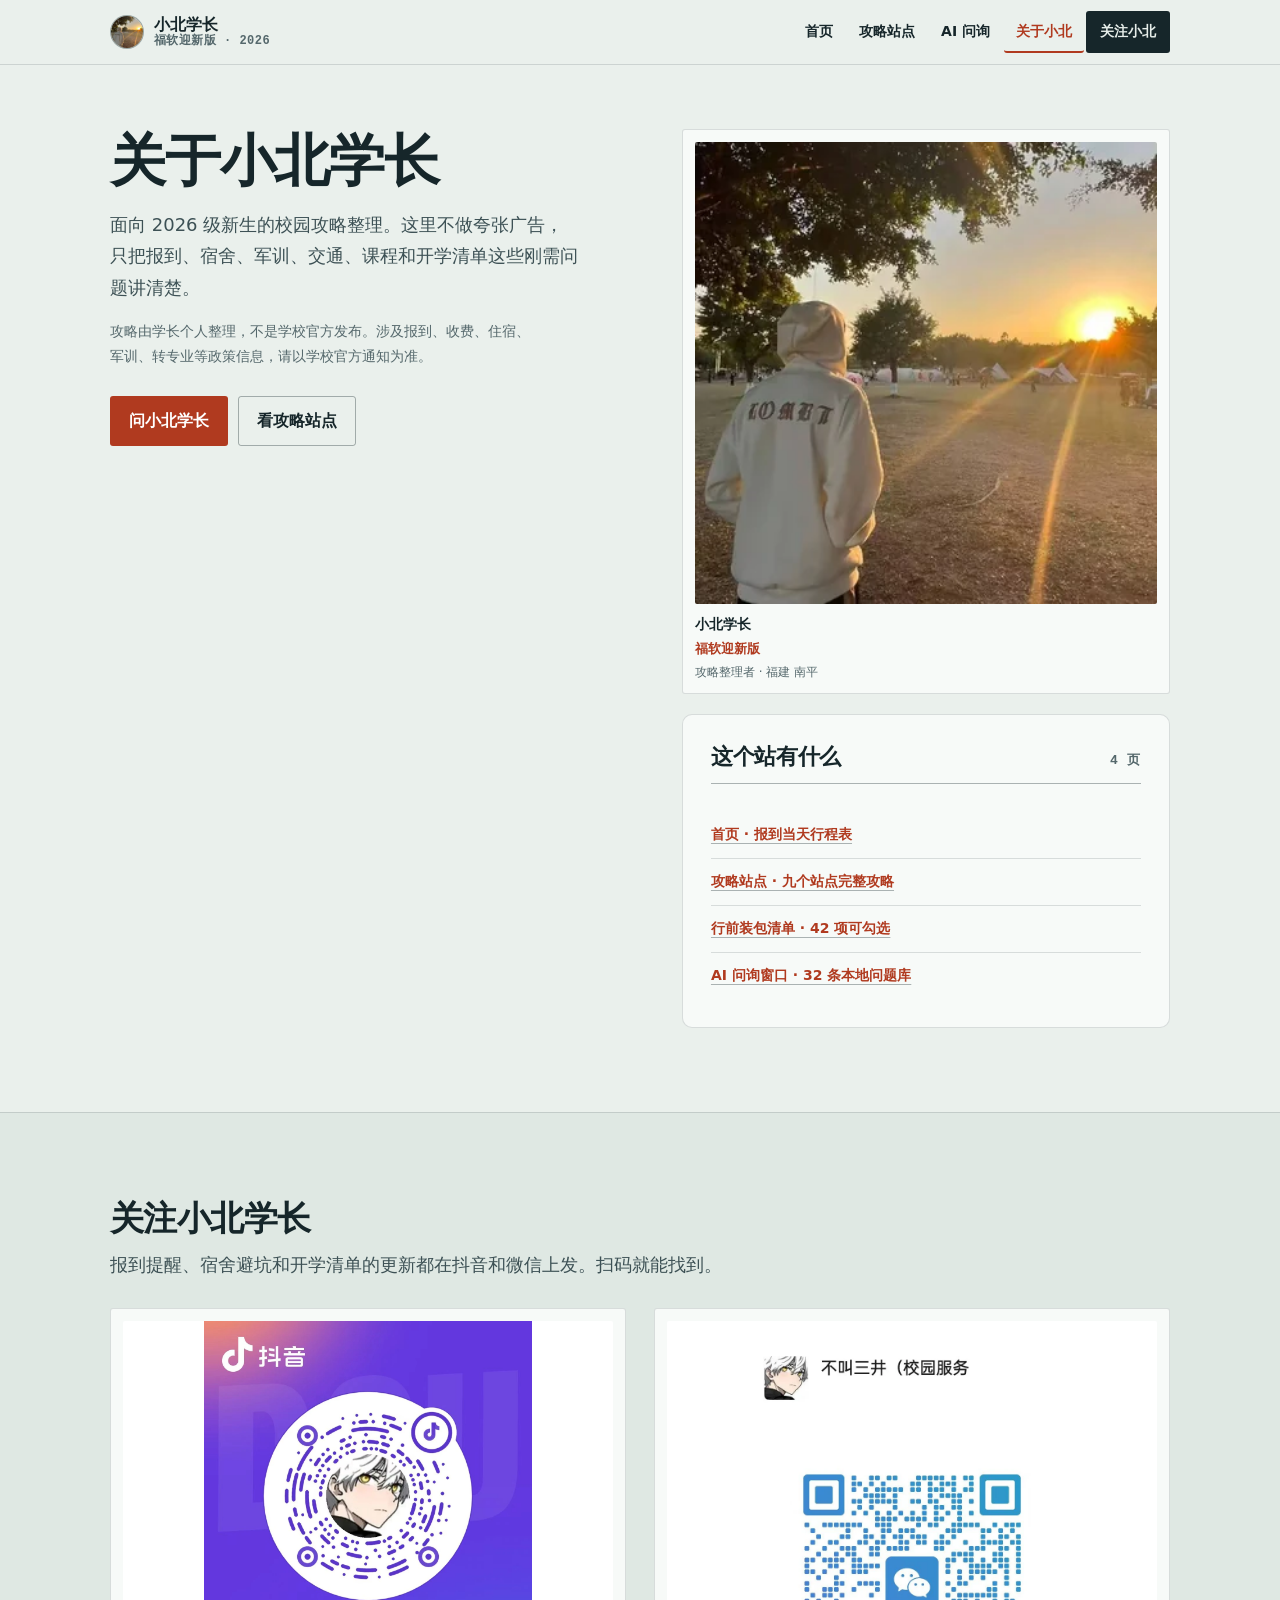
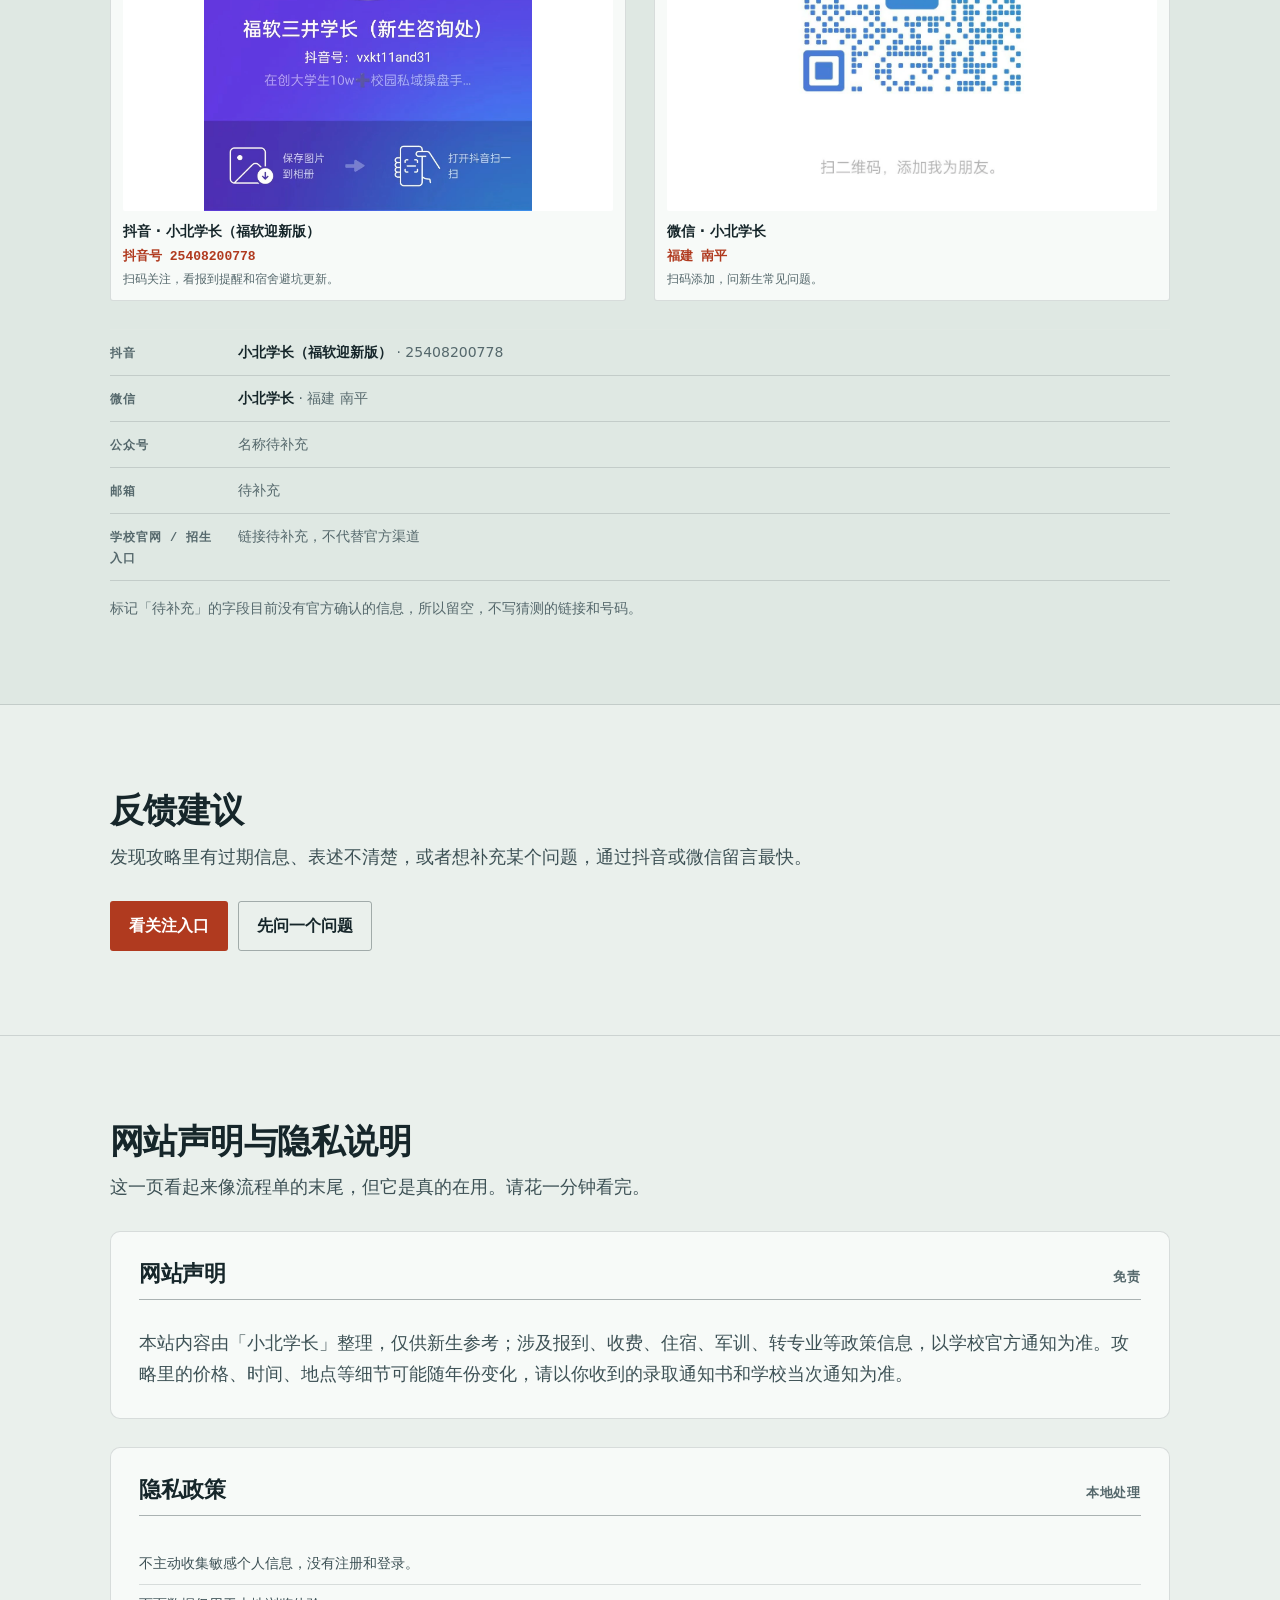
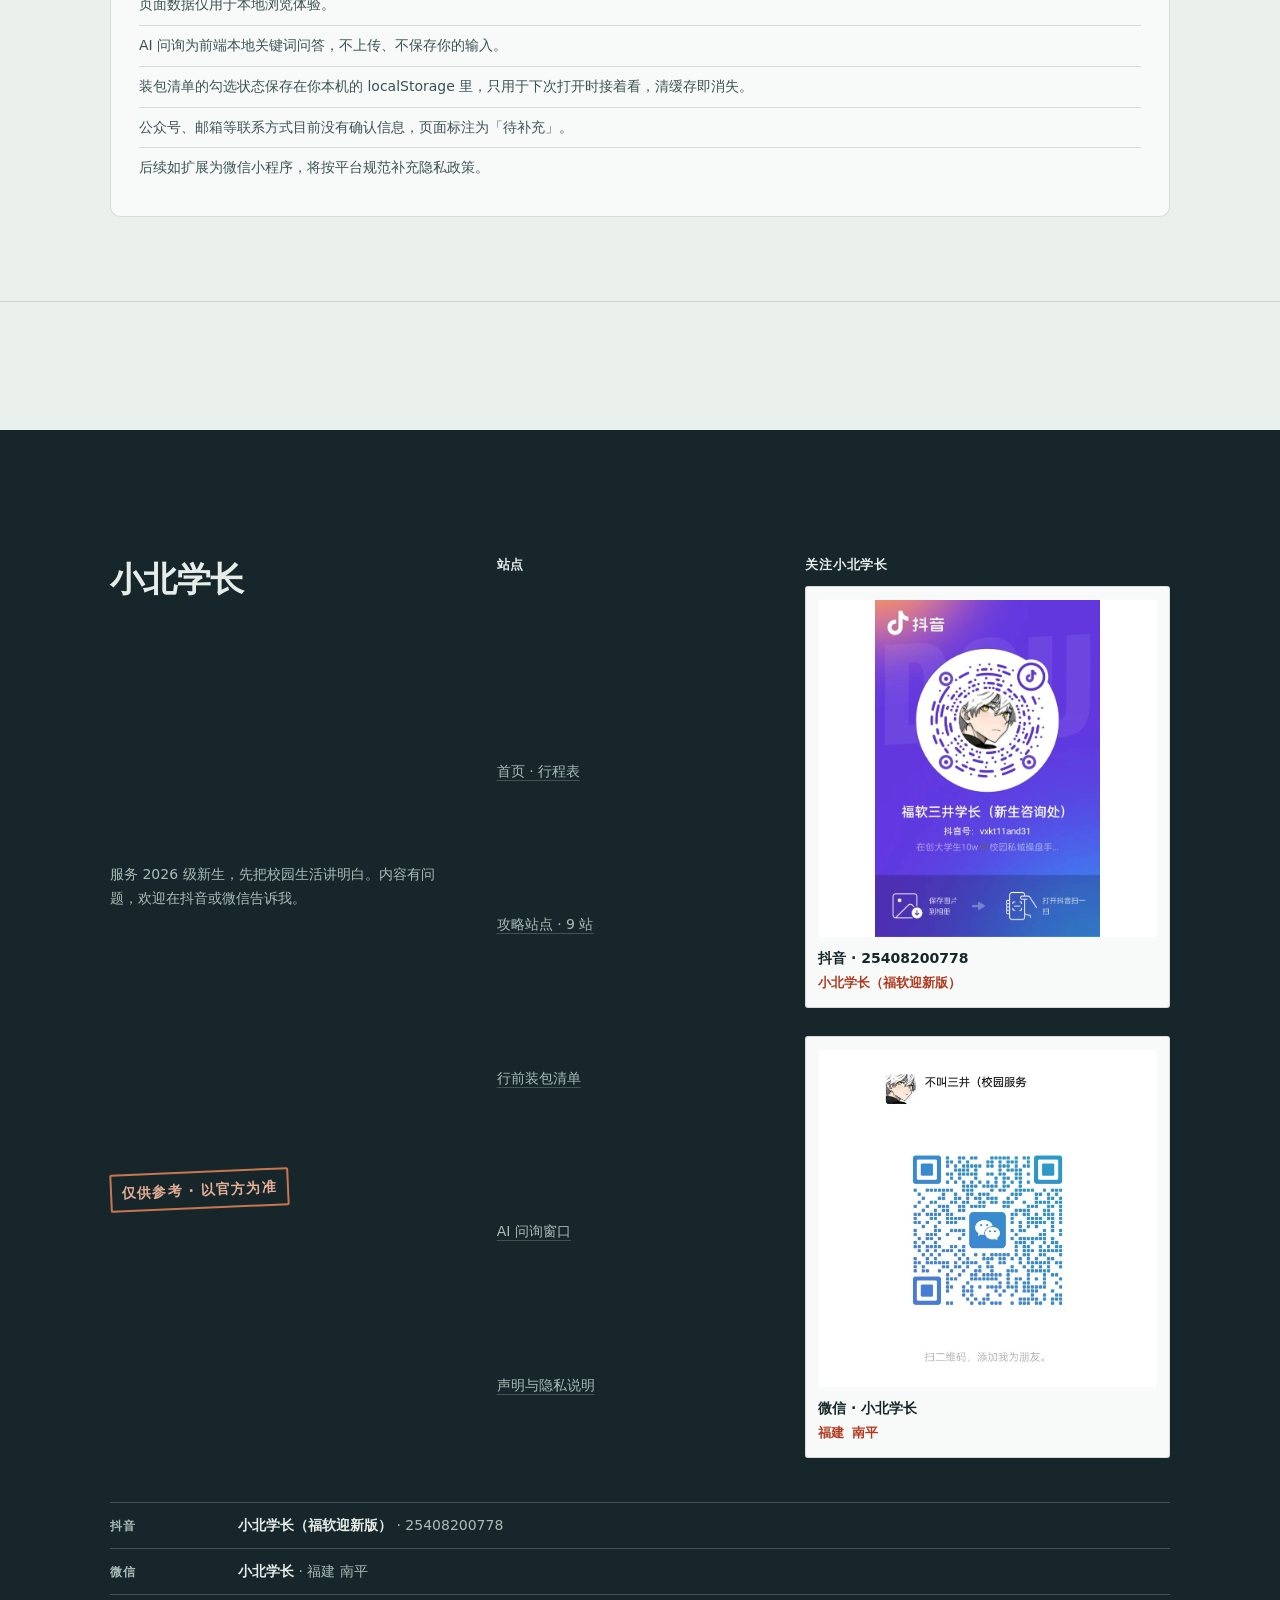
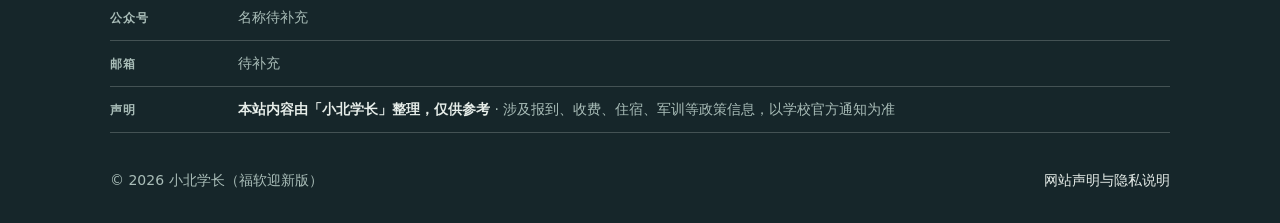
==== about.html @ 460fa599 "小北学长迎新站 v2: 行程轴设计重做(4页/32问答/42项清单/新二维码/图片优化)" ====
<!doctype html>
<html lang="zh-CN">
  <head>
    <meta charset="utf-8">
    <meta name="viewport" content="width=device-width, initial-scale=1">
    <title>关于小北学长 · 关注入口与声明</title>
    <meta name="description" content="小北学长是面向 2026 级新生的校园攻略整理者。这里有抖音号 25408200778、微信二维码、反馈方式，以及网站声明与隐私说明。">
    <link rel="canonical" href="https://fusoft-freshman-guide.pages.dev/about.html">
    <meta name="theme-color" content="#eaf0ec">
    <meta property="og:type" content="profile">
    <meta property="og:locale" content="zh_CN">
    <meta property="og:site_name" content="小北学长（福软迎新版）">
    <meta property="og:title" content="关于小北学长 · 关注入口与声明">
    <meta property="og:description" content="抖音、微信二维码与反馈方式，网站声明与隐私说明。">
    <meta property="og:url" content="https://fusoft-freshman-guide.pages.dev/about.html">
    <meta property="og:image" content="https://fusoft-freshman-guide.pages.dev/images/og-cover.jpg">
    <meta name="twitter:card" content="summary_large_image">
    <link rel="icon" href="images/favicon.svg" type="image/svg+xml">
    <link rel="apple-touch-icon" href="images/apple-touch-icon.png">
    <link rel="stylesheet" href="css/style.css">
  </head>
  <body data-page="about">
    <a class="skip" href="#main">跳到主要内容</a>

    <header class="masthead">
      <div class="shell masthead__inner">
        <a class="brand" href="index.html">
          <img src="images/xiaobei-avatar.webp" width="360" height="360" alt="小北学长头像" decoding="async">
          <span>小北学长<small>福软迎新版 · 2026</small></span>
        </a>
        <button class="nav__toggle" type="button" aria-expanded="false" aria-controls="site-nav" aria-label="打开导航菜单">
          <span></span><span></span><span></span>
        </button>
        <nav class="nav" id="site-nav" aria-label="站点导航">
          <ul class="nav__list" data-nav-list>
            <li><a href="index.html" data-nav="home">首页</a></li>
            <li><a href="category.html" data-nav="category">攻略站点</a></li>
            <li><a href="ai-consult.html" data-nav="consult">AI 问询</a></li>
            <li><a href="about.html" data-nav="about" aria-current="page">关于小北</a></li>
            <li><a class="nav__cta" href="#follow">关注小北</a></li>
          </ul>
        </nav>
      </div>
    </header>

    <main id="main">

      <section class="band opening">
        <div class="shell opening__grid">
          <div>
            <h1>关于小北学长</h1>
            <p class="opening__lede">面向 2026 级新生的校园攻略整理。这里不做夸张广告，只把报到、宿舍、军训、交通、课程和开学清单这些刚需问题讲清楚。</p>
            <p class="opening__caveat">攻略由学长个人整理，不是学校官方发布。涉及报到、收费、住宿、军训、转专业等政策信息，请以学校官方通知为准。</p>
            <div class="actions opening__actions">
              <a class="action" href="ai-consult.html">问小北学长</a>
              <a class="action action--quiet" href="category.html">看攻略站点</a>
            </div>
          </div>
          <div class="opening__panel">
            <figure class="plate">
              <img src="images/xiaobei-avatar.webp" width="360" height="360" alt="小北学长头像" loading="lazy" decoding="async">
              <figcaption class="plate__cap">
                <b>小北学长</b>
                <span>福软迎新版</span>
                <small>攻略整理者 · 福建 南平</small>
              </figcaption>
            </figure>
            <div class="panel actions--spaced">
              <div class="panel__head">
                <h2 class="panel__title">这个站有什么</h2>
                <span class="label">4 页</span>
              </div>
              <ul class="check-list">
                <li><a href="index.html">首页 · 报到当天行程表</a></li>
                <li><a href="category.html">攻略站点 · 九个站点完整攻略</a></li>
                <li><a href="category.html#checklist">行前装包清单 · 42 项可勾选</a></li>
                <li><a href="ai-consult.html">AI 问询窗口 · 32 条本地问题库</a></li>
              </ul>
            </div>
          </div>
        </div>
      </section>

      <section class="band band--sunk band--ruled" id="follow" aria-labelledby="follow-title">
        <div class="shell">
          <div class="band__head band__head--wide">
            <h2 id="follow-title">关注小北学长</h2>
            <p class="band__deck">报到提醒、宿舍避坑和开学清单的更新都在抖音和微信上发。扫码就能找到。</p>
          </div>

          <div class="follow">
            <figure class="plate">
              <img src="images/douyin-qr.webp" width="1125" height="1680" alt="小北学长抖音二维码：扫码关注小北学长（福软迎新版）" loading="lazy" decoding="async">
              <figcaption class="plate__cap">
                <b>抖音 · 小北学长（福软迎新版）</b>
                <span>抖音号 25408200778</span>
                <small>扫码关注，看报到提醒和宿舍避坑更新。</small>
              </figcaption>
            </figure>
            <figure class="plate">
              <img src="images/wechat-qr.webp" width="820" height="1220" alt="小北学长微信二维码：扫码添加小北学长" loading="lazy" decoding="async">
              <figcaption class="plate__cap">
                <b>微信 · 小北学长</b>
                <span>福建 南平</span>
                <small>扫码添加，问新生常见问题。</small>
              </figcaption>
            </figure>
          </div>

          <dl class="billing billing--onpaper">
            <div class="billing__row"><dt>抖音</dt><dd>小北学长（福软迎新版）<em> · 25408200778</em></dd></div>
            <div class="billing__row"><dt>微信</dt><dd>小北学长<em> · 福建 南平</em></dd></div>
            <div class="billing__row"><dt>公众号</dt><dd><em>名称待补充</em></dd></div>
            <div class="billing__row"><dt>邮箱</dt><dd><em>待补充</em></dd></div>
            <div class="billing__row"><dt>学校官网 / 招生入口</dt><dd><em>链接待补充，不代替官方渠道</em></dd></div>
          </dl>
          <p class="band__note band__note--after">标记「待补充」的字段目前没有官方确认的信息，所以留空，不写猜测的链接和号码。</p>
        </div>
      </section>

      <section class="band" aria-labelledby="feedback-title">
        <div class="shell">
          <div class="band__head band__head--wide">
            <h2 id="feedback-title">反馈建议</h2>
            <p class="band__deck">发现攻略里有过期信息、表述不清楚，或者想补充某个问题，通过抖音或微信留言最快。</p>
          </div>
          <div class="actions">
            <a class="action" href="#follow">看关注入口</a>
            <a class="action action--quiet" href="ai-consult.html">先问一个问题</a>
          </div>
        </div>
      </section>

      <section class="band band--ruled" id="policy" aria-labelledby="policy-title">
        <div class="shell">
          <div class="band__head band__head--wide">
            <h2 id="policy-title">网站声明与隐私说明</h2>
            <p class="band__deck">这一页看起来像流程单的末尾，但它是真的在用。请花一分钟看完。</p>
          </div>

          <div class="stack">
            <article class="panel">
              <div class="panel__head">
                <h2 class="panel__title">网站声明</h2>
                <span class="label">免责</span>
              </div>
              <p class="band__deck">本站内容由「小北学长」整理，仅供新生参考；涉及报到、收费、住宿、军训、转专业等政策信息，以学校官方通知为准。攻略里的价格、时间、地点等细节可能随年份变化，请以你收到的录取通知书和学校当次通知为准。</p>
            </article>

            <article class="panel">
              <div class="panel__head">
                <h2 class="panel__title">隐私政策</h2>
                <span class="label">本地处理</span>
              </div>
              <ul class="check-list">
                <li>不主动收集敏感个人信息，没有注册和登录。</li>
                <li>页面数据仅用于本地浏览体验。</li>
                <li>AI 问询为前端本地关键词问答，不上传、不保存你的输入。</li>
                <li>装包清单的勾选状态保存在你本机的 localStorage 里，只用于下次打开时接着看，清缓存即消失。</li>
                <li>公众号、邮箱等联系方式目前没有确认信息，页面标注为「待补充」。</li>
                <li>后续如扩展为微信小程序，将按平台规范补充隐私政策。</li>
              </ul>
            </article>
          </div>
        </div>
      </section>

    </main>

    <footer class="colophon">
      <div class="shell">
        <div class="colophon__grid">
          <div class="colophon__brand">
            <h2>小北学长</h2>
            <p>服务 2026 级新生，先把校园生活讲明白。内容有问题，欢迎在抖音或微信告诉我。</p>
            <p><span class="stamp stamp--night">仅供参考 · 以官方为准</span></p>
          </div>
          <nav class="colophon__links" aria-label="页脚导航">
            <h3 class="label label--night">站点</h3>
            <a href="index.html">首页 · 行程表</a>
            <a href="category.html">攻略站点 · 9 站</a>
            <a href="category.html#checklist">行前装包清单</a>
            <a href="ai-consult.html">AI 问询窗口</a>
            <a href="about.html#policy">声明与隐私说明</a>
          </nav>
          <div>
            <h3 class="label label--night">关注小北学长</h3>
            <div class="follow follow--spaced">
              <figure class="plate plate--night">
                <img src="images/douyin-qr.webp" width="1125" height="1680" alt="小北学长抖音二维码" loading="lazy" decoding="async">
                <figcaption class="plate__cap">
                  <b>抖音 · 25408200778</b>
                  <span>小北学长（福软迎新版）</span>
                </figcaption>
              </figure>
              <figure class="plate plate--night">
                <img src="images/wechat-qr.webp" width="820" height="1220" alt="小北学长微信二维码" loading="lazy" decoding="async">
                <figcaption class="plate__cap">
                  <b>微信 · 小北学长</b>
                  <span>福建 南平</span>
                </figcaption>
              </figure>
            </div>
          </div>
        </div>

        <dl class="billing">
          <div class="billing__row"><dt>抖音</dt><dd>小北学长（福软迎新版）<em> · 25408200778</em></dd></div>
          <div class="billing__row"><dt>微信</dt><dd>小北学长<em> · 福建 南平</em></dd></div>
          <div class="billing__row"><dt>公众号</dt><dd><em>名称待补充</em></dd></div>
          <div class="billing__row"><dt>邮箱</dt><dd><em>待补充</em></dd></div>
          <div class="billing__row"><dt>声明</dt><dd>本站内容由「小北学长」整理，仅供参考<em> · 涉及报到、收费、住宿、军训等政策信息，以学校官方通知为准</em></dd></div>
        </dl>

        <div class="colophon__base">
          <span>© 2026 小北学长（福软迎新版）</span>
          <span><a href="about.html#policy">网站声明与隐私说明</a></span>
        </div>
      </div>
    </footer>

    <script src="js/site.js"></script>
  </body>
</html>
---- css/style.css ----
/* ==========================================================================
   小北学长 · 福软迎新版 — design system
   World: 车站行程表 / 报到那天排成一张时刻表
   Tokens are named for their job in that world, not for their value.
   ========================================================================== */

:root {
  /* ---- surfaces: 山雾 + 清晨窗光（不是奶油纸） ---------------------------- */
  --paper-mist: #eaf0ec;        /* page ground — 山雾青的极淡版 */
  --paper-window: #f7faf8;      /* raised window / 窗光 */
  --paper-sunk: #dfe8e3;        /* sunken band: table heads, quiet fields */
  --paper-night: #16262a;       /* inverted ground: footer billing block */

  /* ---- ink: 山雾青墨 ----------------------------------------------------- */
  --ink-rail: #16262a;          /* primary text */
  --ink-rail-soft: #3d5155;     /* secondary text   (7.5:1 on --paper-mist) */
  --ink-faint: #55686c;         /* tertiary text    (5.2:1 on --paper-mist) */
  --ink-night: #e6ede9;         /* text on --paper-night */
  --ink-night-soft: #a9bdb8;    /* secondary on --paper-night (7.1:1) */

  /* ---- signals: 单一强调色 + 两个只表达含义的记号色 ---------------------- */
  /* #b03a1f：在纸面底色上 5.24:1，白字落在它上面 6.05:1 — 两个方向都过 AA */
  --signal-depart: #b03a1f;     /* 迎新横幅暖橙红 — 下一站 / 主行动 */
  --signal-depart-deep: #8d2d15;
  --signal-arrived: #2c6a4d;    /* 校园绿荫 — 已办 / 已完成 */
  --signal-verify: #8a4a2e;     /* 老校区砖红 — 提醒 / 印章 / 待核对 */

  /* ---- rules: 发丝级分隔线 --------------------------------------------- */
  --rule-hairline: rgba(22, 38, 42, 0.14);
  --rule-strong: rgba(22, 38, 42, 0.34);
  --rule-dashed: rgba(22, 38, 42, 0.26);
  --rule-night: rgba(230, 237, 233, 0.22);

  /* ---- type faces ------------------------------------------------------- */
  /* 中文正文字体栈：不请求任何 webfont（校区弱网 + 无构建步骤）。
     行程表的“声音”由字号/字重/字距/表格对齐承担，不由一个装饰字体承担。 */
  --type-body: "PingFang SC", "HarmonyOS Sans SC", "Microsoft YaHei UI",
    "Microsoft YaHei", "Noto Sans CJK SC", "Source Han Sans SC", "Hiragino Sans GB",
    system-ui, -apple-system, "Segoe UI", Roboto, sans-serif;
  /* 数字与编号（时刻表/表行/表头）：等宽或表格数字，用于真正属于“数据”的位置。 */
  --type-data: ui-monospace, "Cascadia Mono", "SFMono-Regular", Consolas,
    "Liberation Mono", Menlo, monospace;

  /* ---- type sizes: 角色化阶梯（手机优先，clamp 到大屏） ------------------ */
  --step-display: clamp(2rem, 6.4vw, 3.5rem);
  --step-title: clamp(1.5rem, 4.2vw, 2.125rem);
  --step-heading: clamp(1.1875rem, 2.6vw, 1.375rem);
  --step-lede: clamp(1rem, 2.2vw, 1.125rem);
  --step-body: 1rem;
  --step-small: 0.875rem;
  --step-data: 0.8125rem;
  --step-micro: 0.75rem;

  /* ---- spacing: 一个节奏，heading 之上永远比之下多 ---------------------- */
  --space-hairline: 1px;
  --space-tick: 0.375rem;
  --space-tight: 0.625rem;
  --space-row: 1rem;
  --space-group: 1.75rem;
  --space-section: clamp(3.25rem, 7vw, 5.25rem);
  --space-field: clamp(4.5rem, 11vw, 8rem);   /* 大块留白 */

  /* ---- edges: 票据式近直角几何 ----------------------------------------- */
  --edge-plate: 3px;
  --edge-window: 10px;

  /* ---- layout ----------------------------------------------------------- */
  --shell-max: 1140px;
  --shell-gutter: clamp(1rem, 4.2vw, 2.5rem);
  --measure-read: 34em;         /* 中文正文约 34 字/行 */
  --measure-deck: 26em;

  /* ---- motion: 一个被授权的时刻，其余保持安静 --------------------------- */
  --tempo-tick: 140ms;
  --tempo-settle: 240ms;
  --tempo-draw: 900ms;
  --ease-arrive: cubic-bezier(0.23, 1, 0.32, 1);
  --ease-move: cubic-bezier(0.77, 0, 0.175, 1);
}

/* ==========================================================================
   Reset & base
   ========================================================================== */

*,
*::before,
*::after { box-sizing: border-box; }

html {
  -webkit-text-size-adjust: 100%;
  scroll-behavior: smooth;
  scroll-padding-top: 5.25rem;
}

body {
  margin: 0;
  background: var(--paper-mist);
  color: var(--ink-rail);
  font-family: var(--type-body);
  font-size: var(--step-body);
  font-weight: 400;
  line-height: 1.75;
  font-kerning: normal;
  text-rendering: optimizeLegibility;
  overflow-wrap: break-word;
}

img,
svg,
picture { display: block; max-width: 100%; }

figure { margin: 0; }

img { height: auto; background-color: var(--paper-sunk); }

h1, h2, h3, h4 {
  margin: 0;
  line-height: 1.25;
  font-weight: 700;
  letter-spacing: -0.01em;
  text-wrap: balance;
}

h1 { font-size: var(--step-display); font-weight: 800; line-height: 1.14; letter-spacing: -0.022em; }
h2 { font-size: var(--step-title); letter-spacing: -0.016em; }
h3 { font-size: var(--step-heading); }
h4 { font-size: var(--step-body); font-weight: 700; }

p { margin: 0; text-wrap: pretty; }

ul, ol { margin: 0; padding: 0; list-style: none; }

a {
  color: inherit;
  text-decoration-color: var(--rule-strong);
  text-decoration-thickness: 1px;
  text-underline-offset: 0.28em;
}

a:hover { text-decoration-color: currentColor; }

button, input, textarea, select { font: inherit; color: inherit; }

:where(button, [type="submit"], [type="checkbox"], summary, a[href]) { touch-action: manipulation; }

[hidden] { display: none !important; }

/* ==========================================================================
   Browser surfaces — the parts nobody draws still carry the design
   ========================================================================== */

::selection { background: var(--signal-depart); color: #fff; }

body { caret-color: var(--signal-depart); }

* { scrollbar-color: var(--rule-strong) transparent; scrollbar-width: thin; }

::-webkit-scrollbar { width: 10px; height: 10px; }
::-webkit-scrollbar-track { background: transparent; }
::-webkit-scrollbar-thumb {
  background: var(--rule-strong);
  border: 3px solid var(--paper-mist);
  border-radius: 999px;
}
::-webkit-scrollbar-thumb:hover { background: var(--ink-faint); }

:focus { outline: none; }

:focus-visible {
  outline: 2px solid var(--signal-depart);
  outline-offset: 2px;
  border-radius: 2px;
}

/* ==========================================================================
   Layout primitives
   ========================================================================== */

.shell {
  width: 100%;
  max-width: var(--shell-max);
  margin-inline: auto;
  padding-inline: var(--shell-gutter);
}

.band { padding-block: var(--space-section); }
.band--field { padding-block: var(--space-field); }
.band--sunk { background: var(--paper-sunk); }
.band--ruled { border-block: var(--space-hairline) solid var(--rule-hairline); }

.band__head {
  display: grid;
  gap: var(--space-tight);
  margin-bottom: var(--space-group);
  max-width: var(--measure-read);
}

.band__head--wide { max-width: 46em; }

.band__deck {
  color: var(--ink-rail-soft);
  font-size: var(--step-lede);
  line-height: 1.7;
}

.band__note {
  color: var(--ink-faint);
  font-size: var(--step-small);
  line-height: 1.65;
}

.rule {
  border: 0;
  border-top: var(--space-hairline) solid var(--rule-hairline);
  margin: 0;
}

.label {
  font-family: var(--type-data);
  font-size: var(--step-data);
  font-weight: 600;
  font-variant-numeric: tabular-nums;
  letter-spacing: 0.06em;
  color: var(--ink-faint);
  text-transform: none;
}

.skip {
  position: absolute;
  left: -9999px;
  top: 0;
  z-index: 40;
  padding: 0.75rem 1rem;
  background: var(--ink-rail);
  color: var(--ink-night);
  font-weight: 600;
}
.skip:focus { left: 0.5rem; top: 0.5rem; }

.visually-hidden {
  position: absolute !important;
  width: 1px; height: 1px;
  padding: 0; margin: -1px;
  overflow: hidden;
  clip-path: inset(50%);
  white-space: nowrap;
  border: 0;
}

/* small shared modifiers (kept here so no page carries inline styles) */
.stack { display: grid; gap: var(--space-group); }
.title-sm { font-size: var(--step-heading); }
.band__note--after { margin-top: var(--space-row); }
.actions--spaced { margin-top: 1.25rem; }
.label--night { color: var(--ink-night-soft); }
.follow--spaced { margin-top: 0.75rem; }
.stamp--night,
.stamp.stamp--night { border-color: #c8764f; color: #e7b096; }
.consult--spaced { margin-top: 1.75rem; }

/* ruled list of facts / links */
.check-list { display: grid; gap: 0; }

.check-list li {
  padding: 0.5rem 0;
  border-bottom: var(--space-hairline) solid var(--rule-hairline);
  font-size: var(--step-small);
  line-height: 1.7;
  color: var(--ink-rail-soft);
}

.check-list li:last-child { border-bottom: 0; }
.check-list a {
  display: inline-flex;
  align-items: center;
  min-height: 30px;
  font-weight: 600;
  color: var(--signal-depart);
}

/* billing block printed on paper rather than on the night ground */
.billing--onpaper { border-top-color: var(--rule-strong); margin-top: var(--space-group); }
.billing--onpaper .billing__row { border-bottom-color: var(--rule-hairline); }
.billing--onpaper .billing__row dt { color: var(--ink-faint); }
.billing--onpaper .billing__row dd { color: var(--ink-rail); }
.billing--onpaper .billing__row dd em { color: var(--ink-faint); }

/* ==========================================================================
   Actions
   ========================================================================== */

.actions { display: flex; flex-wrap: wrap; gap: var(--space-tight); }

.action {
  display: inline-flex;
  align-items: center;
  justify-content: center;
  gap: 0.5rem;
  min-height: 44px;
  padding: 0.625rem 1.125rem;
  border: 1.5px solid transparent;
  border-radius: var(--edge-plate);
  background: var(--signal-depart);
  color: #fff;
  font-size: var(--step-body);
  font-weight: 700;
  text-decoration: none;
  cursor: pointer;
  transition: transform var(--tempo-tick) var(--ease-arrive),
    background-color var(--tempo-tick) linear,
    border-color var(--tempo-tick) linear;
}

.action:active { transform: scale(0.98); }

.action--quiet {
  background: transparent;
  border-color: var(--rule-strong);
  color: var(--ink-rail);
}

.action--link {
  display: inline-flex;
  align-items: center;
  min-height: 28px;
  padding: 0;
  background: none;
  border: 0;
  color: var(--signal-depart);
  font-weight: 700;
  text-decoration: underline;
  text-decoration-thickness: 1px;
  text-underline-offset: 0.28em;
  cursor: pointer;
  text-align: left;
}

.action[disabled] { opacity: 0.55; cursor: not-allowed; }
.action[disabled]:active { transform: none; }

@media (hover: hover) and (pointer: fine) {
  .action:hover { background: var(--signal-depart-deep); }
  .action--quiet:hover { background: var(--paper-window); border-color: var(--ink-rail); }
  .action--link:hover { color: var(--signal-depart-deep); background: none; }
}

/* ==========================================================================
   Masthead
   ========================================================================== */

.masthead {
  position: sticky;
  top: 0;
  z-index: 20;
  background: var(--paper-mist);
  border-bottom: var(--space-hairline) solid var(--rule-hairline);
}

.masthead__inner {
  display: flex;
  align-items: center;
  justify-content: space-between;
  gap: var(--space-row);
  min-height: 4rem;
}

.brand {
  display: inline-flex;
  align-items: center;
  gap: 0.625rem;
  font-weight: 800;
  letter-spacing: -0.01em;
  text-decoration: none;
}

.brand img {
  width: 34px;
  height: 34px;
  border-radius: 50%;
  object-fit: cover;
  border: var(--space-hairline) solid var(--rule-strong);
}

.brand span { display: grid; line-height: 1.2; }
.brand small {
  font-family: var(--type-data);
  font-size: var(--step-micro);
  font-weight: 600;
  letter-spacing: 0.04em;
  color: var(--ink-faint);
}

.nav__toggle {
  display: inline-flex;
  flex-direction: column;
  align-items: center;
  justify-content: center;
  gap: 4px;
  width: 44px;
  height: 44px;
  padding: 0;
  border: 1.5px solid var(--rule-strong);
  border-radius: var(--edge-plate);
  background: var(--paper-window);
  cursor: pointer;
}

.nav__toggle span {
  width: 17px;
  height: 1.5px;
  background: var(--ink-rail);
  transition: transform var(--tempo-settle) var(--ease-arrive),
    opacity var(--tempo-tick) linear;
}

.nav__toggle[aria-expanded="true"] span:nth-child(1) { transform: translateY(5.5px) rotate(45deg); }
.nav__toggle[aria-expanded="true"] span:nth-child(2) { opacity: 0; }
.nav__toggle[aria-expanded="true"] span:nth-child(3) { transform: translateY(-5.5px) rotate(-45deg); }

.nav__list {
  display: none;
  position: absolute;
  left: var(--shell-gutter);
  right: var(--shell-gutter);
  top: calc(100% + 0.5rem);
  padding: 0.5rem;
  background: var(--paper-window);
  border: var(--space-hairline) solid var(--rule-strong);
  border-radius: var(--edge-window);
  box-shadow: 0 18px 34px -22px rgba(22, 38, 42, 0.6);
}

.nav__list.is-open { display: grid; }

.nav__list a {
  display: block;
  padding: 0.75rem 0.875rem;
  border-radius: var(--edge-plate);
  font-weight: 600;
  text-decoration: none;
}

/* 当前页用「站位方块 + 强调色」表示，不用彩色竖条（侧条纹是 craft floor 禁令） */
.nav__list a[aria-current="page"] {
  color: var(--signal-depart);
  font-weight: 800;
}

.nav__list a[aria-current="page"]::before {
  content: "";
  display: inline-block;
  width: 7px;
  height: 7px;
  margin-right: 0.5rem;
  background: var(--signal-depart);
  vertical-align: 0.05em;
}

.nav__cta {
  background: var(--ink-rail);
  color: var(--ink-night);
  font-weight: 700;
}

@media (hover: hover) and (pointer: fine) {
  .nav__list a:hover { background: var(--paper-sunk); }
  .nav__list .nav__cta:hover { background: var(--signal-depart); color: #fff; }
}

@media (min-width: 900px) {
  .nav__toggle { display: none; }
  .nav__list {
    display: flex;
    align-items: center;
    gap: 0.125rem;
    position: static;
    padding: 0;
    background: none;
    border: 0;
    box-shadow: none;
  }
  .nav__list a { padding: 0.5rem 0.75rem; font-size: var(--step-small); border-bottom: 2px solid transparent; }
  .nav__list a[aria-current="page"] {
    border-bottom-color: var(--signal-depart);
  }
  .nav__list a[aria-current="page"]::before { display: none; }
  .nav__list .nav__cta { border-radius: var(--edge-plate); padding-inline: 0.875rem; }
}

/* ==========================================================================
   Ticket head — the site's own header device
   ========================================================================== */

/* 顶上先落一道更深的“票面”色阶，页首不会整片发白 */
.ticket {
  border-bottom: var(--space-hairline) solid var(--rule-strong);
  background: var(--paper-sunk);
}

.ticket__grid { display: grid; }

.ticket__field {
  display: grid;
  gap: 0.125rem;
  padding: 0.875rem 0;
  border-bottom: 1px dashed var(--rule-dashed);
}

.ticket__field:last-child { border-bottom: 0; }

.ticket__field dt {
  font-family: var(--type-data);
  font-size: var(--step-micro);
  font-weight: 600;
  letter-spacing: 0.08em;
  color: var(--ink-faint);
}

.ticket__field dd {
  margin: 0;
  font-size: var(--step-small);
  font-weight: 600;
  line-height: 1.5;
}

.ticket__flow {
  display: inline-flex;
  align-items: center;
  gap: 0.5rem;
  font-family: var(--type-data);
  font-size: var(--step-small);
  font-weight: 700;
  letter-spacing: 0.02em;
}

.ticket__arrow { color: var(--signal-depart); }

@media (min-width: 720px) {
  .ticket__grid { grid-template-columns: 1.15fr 1fr 1fr; }
  .ticket__field {
    padding: 0.75rem 1.125rem;
    border-bottom: 0;
    border-left: var(--space-hairline) solid var(--rule-hairline);
  }
  .ticket__field:first-child { border-left: 0; padding-left: 0; }
}

/* ==========================================================================
   Opening — heading + rail
   ========================================================================== */

.opening { padding-block: clamp(2.25rem, 6vw, 3.5rem) var(--space-section); }

.opening__grid { display: grid; gap: var(--space-group); }

.opening__lede {
  margin-top: var(--space-row);
  max-width: var(--measure-deck);
  font-size: var(--step-lede);
  line-height: 1.75;
  color: var(--ink-rail-soft);
}

.opening__actions { margin-top: var(--space-group); }

.opening__caveat {
  margin-top: var(--space-row);
  max-width: 30em;
  font-size: var(--step-small);
  color: var(--ink-faint);
}

.opening__panel { align-self: start; }

@media (min-width: 960px) {
  .opening { padding-top: clamp(2.5rem, 5vw, 4rem); }
  .opening__grid { grid-template-columns: minmax(0, 1.02fr) minmax(0, 0.98fr); gap: clamp(2rem, 5vw, 4.5rem); }
}

/* ==========================================================================
   Rail — the signature device: one axis, stations hanging off it
   ========================================================================== */

.panel {
  padding: var(--space-group);
  background: var(--paper-window);
  border: var(--space-hairline) solid var(--rule-hairline);
  border-radius: var(--edge-window);
}

.panel__head {
  display: flex;
  align-items: baseline;
  justify-content: space-between;
  gap: var(--space-row);
  padding-bottom: var(--space-tight);
  margin-bottom: var(--space-group);
  border-bottom: var(--space-hairline) solid var(--rule-strong);
}

.panel__title { font-size: var(--step-heading); }

.rail { position: relative; padding-left: 1.75rem; }

.rail::before {
  content: "";
  position: absolute;
  left: 5px;
  top: 0.5rem;
  bottom: 0.75rem;
  width: 1px;
  background: var(--rule-strong);
  transform-origin: top;
}

.rail__stop { position: relative; padding-bottom: var(--space-group); }
.rail__stop:last-child { padding-bottom: 0; }

.rail__mark {
  position: absolute;
  left: -1.75rem;
  top: 0.5rem;
  width: 11px;
  height: 11px;
  border: 1.5px solid var(--ink-rail);
  border-radius: 1px;
  background: var(--paper-window);
}

.rail__stop[data-current="true"] .rail__mark {
  background: var(--signal-depart);
  border-color: var(--signal-depart);
}

.rail__stop[data-current="true"] .rail__index { color: var(--signal-depart); }

.rail__head {
  display: flex;
  align-items: baseline;
  gap: 0.625rem;
  margin-bottom: var(--space-tick);
}

.rail__index {
  font-family: var(--type-data);
  font-size: var(--step-data);
  font-weight: 700;
  font-variant-numeric: tabular-nums;
  color: var(--ink-faint);
}

.rail__name { font-size: var(--step-body); font-weight: 700; letter-spacing: -0.005em; }

.rail__flag {
  font-family: var(--type-data);
  font-size: var(--step-micro);
  font-weight: 700;
  letter-spacing: 0.06em;
  color: #fff;
  background: var(--signal-depart);
  padding: 0.0625rem 0.375rem;
  border-radius: 1px;
}

.rail__note {
  font-size: var(--step-small);
  line-height: 1.7;
  color: var(--ink-rail-soft);
  max-width: 30em;
}

.rail__foot {
  margin-top: var(--space-group);
  padding-top: var(--space-tight);
  border-top: var(--space-hairline) solid var(--rule-hairline);
  font-size: var(--step-small);
  color: var(--ink-faint);
}

/* armed by JS only: no JS (or a failed observer) leaves the rail visible */
.rail.is-armed::before { transform: scaleY(0); transition: transform var(--tempo-draw) var(--ease-arrive); }
.rail.is-armed .rail__stop {
  opacity: 0;
  transform: translateY(6px);
  transition: opacity 320ms linear, transform 320ms var(--ease-arrive);
  transition-delay: calc(var(--i, 0) * 45ms);
}
.rail__stop:nth-child(1) { --i: 0; }
.rail__stop:nth-child(2) { --i: 1; }
.rail__stop:nth-child(3) { --i: 2; }
.rail__stop:nth-child(4) { --i: 3; }
.rail__stop:nth-child(5) { --i: 4; }
.rail__stop:nth-child(6) { --i: 5; }
.rail.is-drawn::before { transform: scaleY(1); }
.rail.is-drawn .rail__stop { opacity: 1; transform: none; }

/* ==========================================================================
   Route table — guides as timetable rows, never cards
   ========================================================================== */

/* ---- 行程轴（页面级）：轴线在折线下继续，相位与行程行都挂在同一条线上 ---- */

.route-axis {
  position: relative;
  padding-left: 1.5rem;
}

.route-axis::before {
  content: "";
  position: absolute;
  left: 5px;
  top: 0.75rem;
  bottom: 0.75rem;
  width: 1px;
  background: var(--rule-strong);
}

.phase { border-top: var(--space-hairline) solid var(--rule-strong); }

/* 相位标签是轴上的刻度文字（左侧页边），不是标题上方的眉标 */
.phase__head {
  position: relative;
  display: grid;
  grid-template-columns: 3.75rem minmax(0, 1fr);
  gap: 0.25rem 0.875rem;
  padding: var(--space-row) 0;
}

/* 轴上的站点方块：相位边界 */
.phase__head::before {
  content: "";
  position: absolute;
  left: calc(-1.5rem + 0.5px);
  top: 1.2rem;
  width: 11px;
  height: 11px;
  border: 1.5px solid var(--ink-rail);
  border-radius: 1px;
  background: var(--paper-mist);
}

.phase__when {
  grid-column: 1;
  grid-row: 1 / span 2;
  font-family: var(--type-data);
  font-size: var(--step-micro);
  font-weight: 700;
  line-height: 1.5;
  letter-spacing: 0.02em;
  color: var(--signal-depart);
}

.phase__title { grid-column: 2; grid-row: 1; font-size: var(--step-heading); }

.phase__note {
  grid-column: 2;
  grid-row: 2;
  font-size: var(--step-small);
  color: var(--ink-faint);
}

@media (min-width: 720px) {
  .route-axis { padding-left: 2rem; }
  .phase__head { grid-template-columns: 5.5rem minmax(0, 1fr); gap: 0.25rem 1.25rem; }
  .phase__head::before { left: calc(-2rem + 0.5px); }
}

/* 行程行从轴上引一条短线过来 —— 行是挂在轴上的，不是并排的卡片 */
.route-row { position: relative; }

.route-row::before {
  content: "";
  position: absolute;
  left: calc(-1.5rem + 6px);
  top: 1.55rem;
  width: 0.75rem;
  height: 1px;
  background: var(--rule-hairline);
}

@media (min-width: 720px) {
  .route-row::before { left: calc(-2rem + 6px); width: 1.25rem; }
}

.route-row {
  display: grid;
  grid-template-columns: 2.5rem minmax(0, 1fr);
  gap: 0.25rem 0.75rem;
  align-items: baseline;
  padding: var(--space-row) 0;
  border-top: var(--space-hairline) solid var(--rule-hairline);
  text-decoration: none;
}

.route-row__index {
  font-family: var(--type-data);
  font-size: var(--step-data);
  font-weight: 700;
  font-variant-numeric: tabular-nums;
  color: var(--ink-faint);
  transition: color var(--tempo-tick) linear;
}

.route-row__name { font-size: var(--step-body); font-weight: 700; }

.route-row__note {
  grid-column: 2;
  font-size: var(--step-small);
  line-height: 1.7;
  color: var(--ink-rail-soft);
  max-width: 38em;
}

.route-row__tags {
  grid-column: 2;
  display: flex;
  flex-wrap: wrap;
  gap: 0.375rem;
  margin-top: 0.125rem;
}

.tag {
  font-size: var(--step-micro);
  font-weight: 600;
  line-height: 1.6;
  padding: 0.0625rem 0.4375rem;
  border: var(--space-hairline) solid var(--rule-hairline);
  border-radius: 1px;
  color: var(--ink-faint);
  white-space: nowrap;
}

.route-row__go {
  grid-column: 2;
  margin-top: 0.25rem;
  font-size: var(--step-small);
  font-weight: 700;
  color: var(--signal-depart);
}

@media (min-width: 860px) {
  .route-row::before { top: 50%; }
  .route-row {
    grid-template-columns: 3.25rem minmax(0, 11rem) minmax(0, 1fr) 5.5rem;
    align-items: center;
    gap: 0.5rem 1.25rem;
    padding: var(--space-row) 0.25rem;
  }
  .route-row__note { grid-column: 3; margin: 0; }
  .route-row__tags { grid-column: 3; grid-row: 2; margin: 0; }
  .route-row__go {
    grid-column: 4;
    grid-row: 1 / span 2;
    margin: 0;
    text-align: right;
  }
  .route-row { transition: background-color var(--tempo-tick) linear; }
  .route-row:hover .route-row__index { color: var(--signal-depart); }
}

@media (hover: hover) and (pointer: fine) {
  .route-row:hover { background: var(--paper-window); }
}

/* ==========================================================================
   Campus plate — real photographs, composed asymmetrically
   ========================================================================== */

.campus-plate {
  display: grid;
  grid-template-columns: repeat(2, minmax(0, 1fr));
  gap: var(--space-row);
}

.campus-plate figure { margin: 0; display: grid; gap: 0.5rem; }

.campus-plate picture,
.campus-plate img {
  width: 100%;
  height: 100%;
  object-fit: cover;
  border-radius: var(--edge-plate);
}

.campus-plate figure:first-child { grid-column: 1 / -1; }
.campus-plate figure:first-child img { aspect-ratio: 4 / 3; }
.campus-plate figure:not(:first-child) img { aspect-ratio: 4 / 5; }
.campus-plate figure:last-child { grid-column: 1 / -1; }
.campus-plate figure:last-child img { aspect-ratio: 16 / 9; }

.campus-plate figcaption {
  display: flex;
  align-items: baseline;
  gap: 0.5rem;
  font-size: var(--step-small);
  color: var(--ink-faint);
}

.campus-plate figcaption b {
  font-family: var(--type-data);
  font-size: var(--step-data);
  font-weight: 700;
  color: var(--ink-rail-soft);
}

@media (min-width: 760px) {
  .campus-plate { grid-template-columns: repeat(3, minmax(0, 1fr)); }
  .campus-plate figure:first-child img { aspect-ratio: 16 / 6; }
  .campus-plate figure:last-child { grid-column: auto; }
  .campus-plate figure:last-child img { aspect-ratio: 4 / 5; }
}

/* ==========================================================================
   Reminder rows — numbered tips, no cards
   ========================================================================== */

.notes { display: grid; gap: 0; border-top: var(--space-hairline) solid var(--rule-strong); }

.note-row {
  display: grid;
  grid-template-columns: 2.5rem minmax(0, 1fr);
  gap: 0.25rem 0.75rem;
  padding: var(--space-row) 0;
  border-bottom: var(--space-hairline) solid var(--rule-hairline);
}

.note-row__index {
  font-family: var(--type-data);
  font-size: var(--step-data);
  font-weight: 700;
  font-variant-numeric: tabular-nums;
  color: var(--signal-verify);
}

.note-row__title { font-weight: 700; }

.note-row__body {
  grid-column: 2;
  font-size: var(--step-small);
  line-height: 1.7;
  color: var(--ink-rail-soft);
  max-width: 40em;
}

.note-row__link {
  grid-column: 2;
  margin-top: 0.25rem;
  font-size: var(--step-small);
  font-weight: 700;
  color: var(--signal-depart);
  text-decoration: underline;
  text-underline-offset: 0.28em;
  justify-self: start;
}

@media (min-width: 860px) {
  .note-row { grid-template-columns: 3.25rem minmax(0, 12rem) minmax(0, 1fr) auto; gap: 0.5rem 1.25rem; align-items: baseline; }
  .note-row__body { grid-column: 3; }
  .note-row__link { grid-column: 4; grid-row: 1; margin: 0; white-space: nowrap; }
}

/* ==========================================================================
   Caveat / stamp
   ========================================================================== */

/* a sunk field with its own ruled top edge — no side stripe, no wash */
.caveat {
  display: flex;
  flex-wrap: wrap;
  align-items: flex-start;
  gap: 0.75rem var(--space-row);
  padding: var(--space-row);
  background: var(--paper-sunk);
  border-top: var(--space-hairline) solid var(--rule-strong);
}

.caveat__label {
  font-family: var(--type-data);
  font-size: var(--step-micro);
  font-weight: 700;
  letter-spacing: 0.08em;
  color: var(--signal-verify);
}

.caveat__body { flex: 1 1 22em; font-size: var(--step-small); line-height: 1.7; color: var(--ink-rail-soft); }

.stamp {
  display: inline-grid;
  place-items: center;
  padding: 0.5rem 0.625rem;
  border: 2px solid var(--signal-verify);
  border-radius: 2px;
  color: var(--signal-verify);
  font-size: var(--step-small);
  font-weight: 800;
  letter-spacing: 0.08em;
  line-height: 1.3;
  text-align: center;
  transform: rotate(-2.5deg);
}

/* ==========================================================================
   Station list (category page)
   ========================================================================== */

.station {
  border-top: var(--space-hairline) solid var(--rule-hairline);
}

.station[open] { background: var(--paper-window); }

.station__summary {
  display: grid;
  grid-template-columns: 2.5rem minmax(0, 1fr) auto;
  gap: 0.25rem 0.75rem;
  align-items: baseline;
  padding: var(--space-row) 0.25rem;
  cursor: pointer;
  list-style: none;
}

.station__summary::-webkit-details-marker { display: none; }

.station__index {
  font-family: var(--type-data);
  font-size: var(--step-data);
  font-weight: 700;
  font-variant-numeric: tabular-nums;
  color: var(--ink-faint);
}

.station__name { font-size: var(--step-body); font-weight: 700; }

.station__note {
  grid-column: 2;
  font-size: var(--step-small);
  line-height: 1.7;
  color: var(--ink-rail-soft);
  max-width: 42em;
}

.station__tags { grid-column: 2; display: flex; flex-wrap: wrap; gap: 0.375rem; }

.station__marker {
  grid-column: 3;
  grid-row: 1 / span 2;
  align-self: center;
  width: 22px;
  height: 22px;
  border: 1.5px solid var(--rule-strong);
  border-radius: 1px;
  position: relative;
  transition: border-color var(--tempo-tick) linear, background-color var(--tempo-tick) linear;
}

.station__marker::before,
.station__marker::after {
  content: "";
  position: absolute;
  background: currentColor;
  color: var(--ink-rail);
  transition: transform var(--tempo-settle) var(--ease-arrive), opacity var(--tempo-tick) linear;
}

.station__marker::before { left: 50%; top: 50%; width: 9px; height: 1.5px; transform: translate(-50%, -50%); }
.station__marker::after { left: 50%; top: 50%; width: 1.5px; height: 9px; transform: translate(-50%, -50%); }

.station[open] .station__marker { border-color: var(--ink-rail); }
.station[open] .station__marker::after { transform: translate(-50%, -50%) scaleY(0); opacity: 0; }

.station__body {
  padding: 0 0.25rem var(--space-group);
  max-width: 46em;
}

.station[open] .station__body { animation: unfold 220ms var(--ease-arrive) both; }

@keyframes unfold {
  from { opacity: 0; transform: translateY(-4px); }
  to { opacity: 1; transform: none; }
}

.station__body h4 {
  margin-top: var(--space-row);
  margin-bottom: 0.375rem;
  color: var(--ink-rail);
}

.station__body p { color: var(--ink-rail-soft); max-width: var(--measure-read); }

.station__body > p:first-child { font-size: var(--step-lede); color: var(--ink-rail); }

.station__meta {
  display: flex;
  flex-wrap: wrap;
  gap: 0.5rem 1rem;
  margin-top: var(--space-group);
  padding-top: var(--space-tight);
  border-top: var(--space-hairline) solid var(--rule-hairline);
  font-size: var(--step-small);
  color: var(--ink-faint);
}

@media (min-width: 860px) {
  .station__summary { grid-template-columns: 3.25rem minmax(0, 12rem) minmax(0, 1fr) 2.5rem; gap: 0.375rem 1.25rem; padding-inline: 0.25rem; }
  .station__note { grid-column: 3; }
  .station__tags { grid-column: 3; grid-row: 2; }
  .station__marker { grid-column: 4; grid-row: 1 / span 2; }
  .station__body { padding-left: 4.5rem; }
}

/* ==========================================================================
   Search
   ========================================================================== */

.search {
  display: grid;
  gap: 0.5rem;
  max-width: 34rem;
}

.search--spaced { margin-top: 1.5rem; }

.search__row { display: flex; gap: 0.5rem; }

.search__field {
  flex: 1 1 auto;
  min-height: 44px;
  padding: 0.625rem 0.875rem;
  border: 1.5px solid var(--rule-strong);
  border-radius: var(--edge-plate);
  background: var(--paper-window);
  color: var(--ink-rail);
}

.search__field::placeholder { color: var(--ink-faint); opacity: 1; }

.search__field:focus { border-color: var(--ink-rail); }

.search__status { font-size: var(--step-small); color: var(--ink-faint); }

.empty {
  display: grid;
  gap: var(--space-tight);
  justify-items: start;
  margin-top: var(--space-group);
  padding: var(--space-group);
  background: var(--paper-window);
  border: 1px dashed var(--rule-strong);
  border-radius: var(--edge-window);
}

/* ==========================================================================
   Checklist
   ========================================================================== */

.pack__bar {
  display: flex;
  flex-wrap: wrap;
  align-items: center;
  gap: var(--space-row);
  justify-content: space-between;
  padding: var(--space-row) 0;
  border-block: var(--space-hairline) solid var(--rule-strong);
  margin-bottom: var(--space-group);
}

.pack__count {
  font-family: var(--type-data);
  font-size: var(--step-lede);
  font-weight: 700;
  font-variant-numeric: tabular-nums;
  letter-spacing: 0.02em;
}

.pack__count b { color: var(--signal-arrived); font-size: 1.4em; }

.pack__meter {
  flex: 1 1 12rem;
  height: 3px;
  background: var(--rule-hairline);
  position: relative;
  overflow: hidden;
}

/* 进度用 transform 画，不动 width（避免每帧重排） */
.pack__meter span {
  position: absolute;
  inset: 0;
  transform: scaleX(0);
  transform-origin: left center;
  background: var(--signal-arrived);
  transition: transform var(--tempo-settle) var(--ease-arrive);
}

.pack__groups {
  display: grid;
  gap: var(--space-group) clamp(1.5rem, 5vw, 3.5rem);
}

@media (min-width: 720px) { .pack__groups { grid-template-columns: repeat(2, minmax(0, 1fr)); } }
@media (min-width: 1060px) { .pack__groups { grid-template-columns: repeat(3, minmax(0, 1fr)); } }

.check-group { border: 0; padding: 0; margin: 0; }

.check-group legend {
  width: 100%;
  padding-bottom: 0.5rem;
  margin-bottom: 0.5rem;
  border-bottom: var(--space-hairline) solid var(--rule-hairline);
  font-size: var(--step-small);
  font-weight: 800;
  letter-spacing: 0.02em;
  color: var(--ink-rail);
}

.check-item {
  display: grid;
  grid-template-columns: 18px minmax(0, 1fr);
  gap: 0.625rem;
  align-items: start;
  padding: 0.4375rem 0;
  font-size: var(--step-small);
  line-height: 1.6;
  color: var(--ink-rail-soft);
  cursor: pointer;
}

.check-item input {
  appearance: none;
  -webkit-appearance: none;
  width: 20px;
  height: 20px;
  margin: 0.0625rem 0 0;
  border: 1.5px solid var(--rule-strong);
  border-radius: 2px;
  background: var(--paper-window);
  cursor: pointer;
  position: relative;
  transition: background-color var(--tempo-tick) linear, border-color var(--tempo-tick) linear;
}

.check-item input::after {
  content: "";
  position: absolute;
  left: 5px;
  top: 1px;
  width: 4px;
  height: 9px;
  border: 2px solid var(--paper-window);
  border-top: 0;
  border-left: 0;
  transform: rotate(42deg) scale(0.4);
  opacity: 0;
  transition: transform var(--tempo-settle) var(--ease-arrive), opacity var(--tempo-tick) linear;
}

.check-item input:checked {
  background: var(--signal-arrived);
  border-color: var(--signal-arrived);
}

.check-item input:checked::after { opacity: 1; transform: rotate(42deg) scale(1); }

.check-item:has(input:checked) { color: var(--ink-faint); }

.check-item:has(input:checked) span:last-child { text-decoration: line-through; text-decoration-color: var(--rule-strong); }

@media (hover: hover) and (pointer: fine) {
  .check-item:hover input { border-color: var(--ink-rail); }
}

.pack__foot {
  display: flex;
  flex-wrap: wrap;
  align-items: center;
  gap: var(--space-row);
  margin-top: var(--space-group);
  padding-top: var(--space-row);
  border-top: var(--space-hairline) solid var(--rule-hairline);
}

.pack__privacy { font-size: var(--step-small); color: var(--ink-faint); max-width: 30em; }

.pack__done { display: none; }
.pack__done.is-shown { display: inline-grid; }

/* compact pack readout used on the index page */
.pack-teaser {
  display: flex;
  flex-wrap: wrap;
  align-items: center;
  gap: var(--space-row);
  justify-content: space-between;
  padding: var(--space-row) var(--space-group);
  background: var(--paper-window);
  border: var(--space-hairline) solid var(--rule-hairline);
  border-radius: var(--edge-window);
}

.pack-teaser__readout {
  display: flex;
  align-items: baseline;
  gap: 0.5rem;
  font-family: var(--type-data);
  font-size: var(--step-small);
  font-variant-numeric: tabular-nums;
  color: var(--ink-rail-soft);
}

.pack-teaser__readout b { font-size: 1.65rem; color: var(--signal-arrived); font-weight: 700; }

/* ==========================================================================
   问询窗口 (consult)
   ========================================================================== */

.consult { display: grid; gap: var(--space-group); align-items: start; }

@media (min-width: 1040px) {
  .consult { grid-template-columns: minmax(0, 1fr) 20rem; gap: clamp(1.5rem, 4vw, 3rem); }
  .consult__side { position: sticky; top: 5.5rem; }
}

.board { border-top: var(--space-hairline) solid var(--rule-strong); }

.board__item {
  display: grid;
  grid-template-columns: 2.25rem minmax(0, 1fr);
  gap: 0.75rem;
  align-items: baseline;
  width: 100%;
  padding: var(--space-tight) 0.25rem;
  border: 0;
  border-bottom: var(--space-hairline) solid var(--rule-hairline);
  background: none;
  text-align: left;
  cursor: pointer;
  transition: background-color var(--tempo-tick) linear;
}

.board__item b {
  font-family: var(--type-data);
  font-size: var(--step-data);
  font-variant-numeric: tabular-nums;
  color: var(--ink-faint);
  font-weight: 700;
}

.board__item span { font-size: var(--step-small); font-weight: 600; }

@media (hover: hover) and (pointer: fine) {
  .board__item:hover { background: var(--paper-window); }
  .board__item:hover span { color: var(--signal-depart); }
}

.chat {
  display: grid;
  grid-template-rows: auto minmax(18rem, 1fr) auto;
  background: var(--paper-window);
  border: var(--space-hairline) solid var(--rule-hairline);
  border-radius: var(--edge-window);
  overflow: hidden;
}

.chat__top {
  display: flex;
  align-items: center;
  justify-content: space-between;
  gap: var(--space-row);
  padding: var(--space-row) var(--space-group);
  border-bottom: var(--space-hairline) solid var(--rule-hairline);
  background: var(--paper-sunk);
}

.chat__who { display: flex; align-items: center; gap: 0.625rem; }
.chat__who img { width: 34px; height: 34px; border-radius: 50%; object-fit: cover; }
.chat__who b { font-size: var(--step-small); }
.chat__state {
  display: inline-flex;
  align-items: center;
  gap: 0.375rem;
  font-family: var(--type-data);
  font-size: var(--step-micro);
  font-weight: 700;
  letter-spacing: 0.06em;
  color: var(--signal-arrived);
}

.chat__state::before {
  content: "";
  width: 7px; height: 7px;
  background: var(--signal-arrived);
  border-radius: 50%;
}

/* 对话区是下沉的场地，消息是浮起来的一张票 */
.chat__log {
  padding: var(--space-group);
  overflow-y: auto;
  max-height: min(60vh, 34rem);
  display: grid;
  gap: var(--space-row);
  align-content: start;
  background: var(--paper-mist);
}

.msg { display: grid; gap: 0.375rem; max-width: min(46em, 92%); }

.msg__who {
  font-family: var(--type-data);
  font-size: var(--step-micro);
  font-weight: 700;
  letter-spacing: 0.06em;
  color: var(--ink-faint);
}

.msg__body {
  padding: 0.75rem 0.9375rem;
  border: var(--space-hairline) solid var(--rule-hairline);
  border-radius: var(--edge-plate);
  background: var(--paper-window);
  line-height: 1.8;
}

.msg--ask { justify-self: end; }
.msg--ask .msg__who { text-align: right; }
.msg--ask .msg__body {
  background: var(--ink-rail);
  border-color: var(--ink-rail);
  color: var(--ink-night);
}

.msg__more {
  display: inline-flex;
  align-items: center;
  gap: 0.25rem;
  font-size: var(--step-small);
  font-weight: 700;
  color: var(--signal-depart);
  justify-self: start;
}

.chat__suggests { display: flex; flex-wrap: wrap; gap: 0.375rem; }

.chat__suggest {
  padding: 0.3125rem 0.5625rem;
  border: var(--space-hairline) solid var(--rule-strong);
  border-radius: 1px;
  background: var(--paper-window);
  font-size: var(--step-small);
  cursor: pointer;
}

@media (hover: hover) and (pointer: fine) {
  .chat__suggest:hover { border-color: var(--ink-rail); background: var(--paper-sunk); }
}

.chat__foot {
  padding: var(--space-row) var(--space-group) var(--space-group);
  border-top: var(--space-hairline) solid var(--rule-hairline);
  display: grid;
  gap: 0.5rem;
}

.chat__form { display: flex; gap: 0.5rem; }

.chat__input {
  flex: 1 1 auto;
  min-height: 44px;
  padding: 0.625rem 0.875rem;
  border: 1.5px solid var(--rule-strong);
  border-radius: var(--edge-plate);
  background: var(--paper-mist);
}

.chat__input:focus { border-color: var(--ink-rail); }

.chat__note { font-size: var(--step-small); color: var(--ink-faint); }

/* 等待回答时是一行文字，不是跳动的小圆点：进度由正文流式出现本身承担 */
.typing {
  display: inline-flex;
  align-items: center;
  gap: 0.375rem;
  color: var(--ink-faint);
  font-size: var(--step-small);
}

.kb { border-top: var(--space-hairline) solid var(--rule-strong); }

.kb__item { border-bottom: var(--space-hairline) solid var(--rule-hairline); }

.kb__q {
  display: flex;
  align-items: baseline;
  gap: 0.75rem;
  padding: var(--space-tight) 0.25rem;
  cursor: pointer;
  font-size: var(--step-small);
  font-weight: 700;
  list-style: none;
}

.kb__q::-webkit-details-marker { display: none; }

.kb__q b {
  font-family: var(--type-data);
  font-size: var(--step-data);
  font-variant-numeric: tabular-nums;
  color: var(--ink-faint);
  font-weight: 700;
  flex: 0 0 auto;
}

/* 展开标记是画出来的方块（与站点标记同一套几何），不是 +/– 文字符号 */
.kb__marker {
  margin-left: auto;
  align-self: center;
  flex: 0 0 auto;
  width: 16px;
  height: 16px;
  border: 1.5px solid var(--rule-strong);
  border-radius: 1px;
  position: relative;
  transition: border-color var(--tempo-tick) linear;
}

.kb__marker::before,
.kb__marker::after {
  content: "";
  position: absolute;
  background: var(--ink-rail);
}

.kb__marker::before {
  left: 3.5px;
  top: 50%;
  width: 9px;
  height: 1.5px;
  transform: translateY(-50%);
}

.kb__marker::after {
  left: 50%;
  top: 3.5px;
  width: 1.5px;
  height: 9px;
  transform: translateX(-50%);
  transition: transform var(--tempo-settle) var(--ease-arrive), opacity var(--tempo-tick) linear;
}

.kb__item[open] .kb__marker { border-color: var(--ink-rail); }
.kb__item[open] .kb__marker::after { transform: translateX(-50%) scaleY(0); opacity: 0; }

.kb__a {
  padding: 0 0.25rem var(--space-row) 2.75rem;
  font-size: var(--step-small);
  line-height: 1.8;
  color: var(--ink-rail-soft);
  max-width: 46em;
}

.kb__a > a,
.kb__a > button { display: inline-block; margin-top: 0.5rem; margin-right: 1rem; }

.kb__a a { color: var(--signal-depart); font-weight: 600; }

/* ==========================================================================
   Follow plates (QR)
   ========================================================================== */

.follow {
  display: grid;
  gap: var(--space-group);
  grid-template-columns: repeat(auto-fit, minmax(13rem, 1fr));
}

.plate {
  display: grid;
  gap: 0.5rem;
  padding: 0.75rem;
  background: var(--paper-window);
  border: var(--space-hairline) solid var(--rule-hairline);
  border-radius: var(--edge-plate);
}

.plate img {
  width: 100%;
  aspect-ratio: 1 / 1;
  object-fit: contain;
  background: #fff;
  border-radius: 2px;
}

.plate__cap { display: grid; gap: 0.125rem; }
/* the plate always keeps a light ground so the code stays scannable,
   so its caption text stays ink even inside the night footer */
.plate__cap b { font-size: var(--step-small); color: var(--ink-rail); }

.plate__cap span {
  font-family: var(--type-data);
  font-size: var(--step-data);
  font-weight: 700;
  font-variant-numeric: tabular-nums;
  color: var(--signal-depart);
}

.plate__cap small { font-size: var(--step-micro); color: var(--ink-faint); line-height: 1.5; }

.plate--night img { border: var(--space-hairline) solid var(--rule-night); }

/* ==========================================================================
   Footer — ruled billing block
   ========================================================================== */

.colophon {
  background: var(--paper-night);
  color: var(--ink-night-soft);
  padding-block: var(--space-field) 0;
  margin-top: var(--space-field);
}

.colophon h2, .colophon h3 { color: var(--ink-night); }

.colophon__grid {
  display: grid;
  gap: var(--space-group);
  padding-bottom: var(--space-group);
}

@media (min-width: 780px) { .colophon__grid { grid-template-columns: 1.3fr 1fr 1.4fr; gap: clamp(1.5rem, 4vw, 3rem); } }

.colophon__brand { display: grid; gap: 0.75rem; max-width: 26em; }
.colophon__brand p { font-size: var(--step-small); line-height: 1.75; }

.colophon__links { display: grid; gap: 0.375rem; font-size: var(--step-small); }
.colophon__links a { display: inline-flex; align-items: center; min-height: 30px; text-decoration-color: var(--rule-night); }

@media (hover: hover) and (pointer: fine) {
  .colophon__links a:hover { color: #fff; }
}

.billing { display: grid; gap: 0; border-top: var(--space-hairline) solid var(--rule-night); }

.billing__row {
  display: grid;
  gap: 0.125rem 1rem;
  padding: 0.625rem 0;
  border-bottom: var(--space-hairline) solid var(--rule-night);
  font-size: var(--step-small);
}

.billing__row dt {
  font-family: var(--type-data);
  font-size: var(--step-micro);
  font-weight: 700;
  letter-spacing: 0.08em;
  color: var(--ink-night-soft);
}

.billing__row dd {
  margin: 0;
  color: var(--ink-night);
  font-weight: 600;
  font-variant-numeric: tabular-nums;
}

.billing__row dd em { font-style: normal; color: var(--ink-night-soft); font-weight: 400; }

@media (min-width: 560px) {
  .billing__row { grid-template-columns: 7rem minmax(0, 1fr); align-items: baseline; }
}

.colophon__base {
  display: flex;
  flex-wrap: wrap;
  gap: 0.5rem var(--space-row);
  justify-content: space-between;
  align-items: baseline;
  padding-block: var(--space-row) var(--space-group);
  font-size: var(--step-small);
  color: var(--ink-night-soft);
}

.colophon__base a { color: var(--ink-night); display: inline-flex; align-items: center; min-height: 30px; }

/* ==========================================================================
   Motion preferences
   ========================================================================== */

@media (prefers-reduced-motion: reduce) {
  html { scroll-behavior: auto; }
  *, *::before, *::after {
    animation-duration: 0.01ms !important;
    animation-iteration-count: 1 !important;
    transition-duration: 0.01ms !important;
  }
  .rail.is-armed::before { transform: scaleY(1); }
  .rail.is-armed .rail__stop { opacity: 1; transform: none; }
  .station[open] .station__body { animation: none; }
  .route-row__go { opacity: 1; }
}

/* ==========================================================================
   Print — 报到当天打印一张行程表
   ========================================================================== */

@media print {
  .masthead, .nav, .chat__foot, .follow, .colophon__grid, .skip, .action { display: none !important; }
  body { background: #fff; color: #000; }
  .colophon { background: #fff; color: #000; padding: 0; }
  .band, .band--field { padding-block: 1rem; }
  .station__body { display: block !important; }
  a[href^="http"]::after { content: " (" attr(href) ")"; font-size: 0.75em; }
}
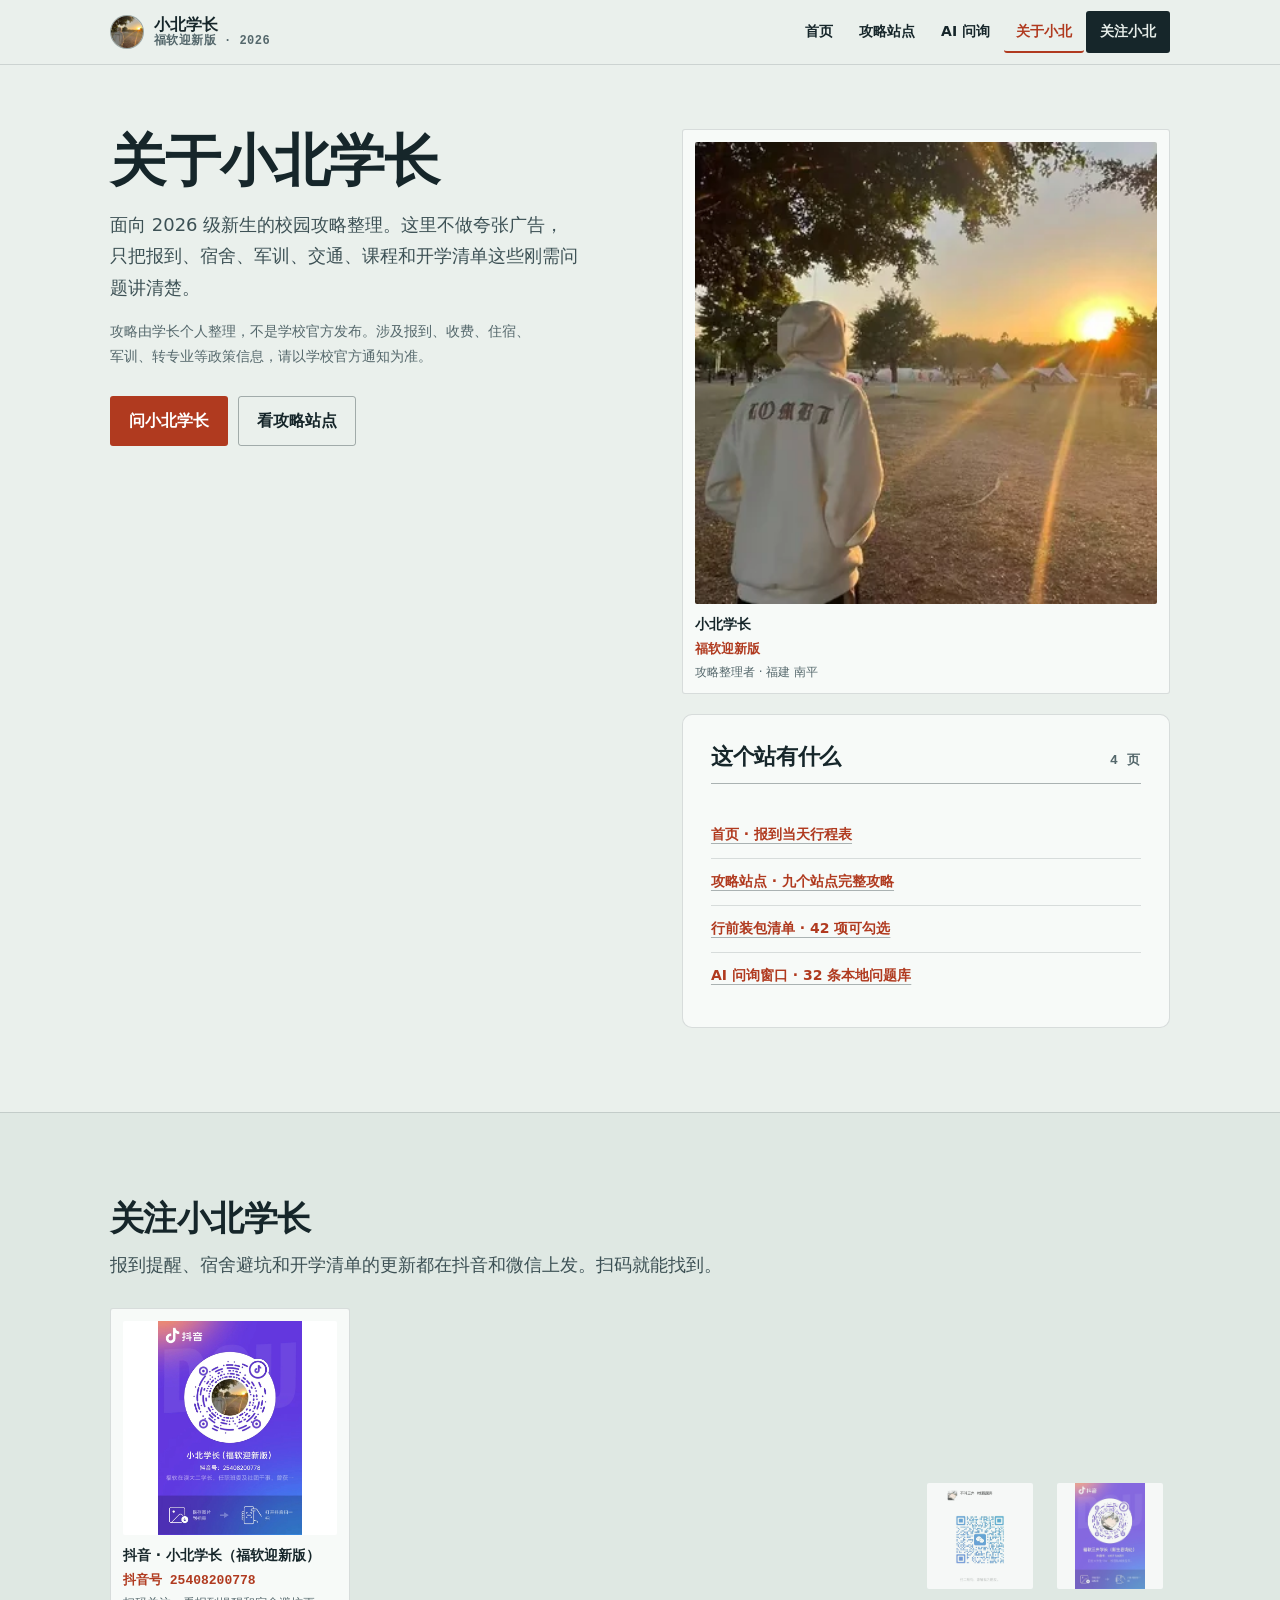
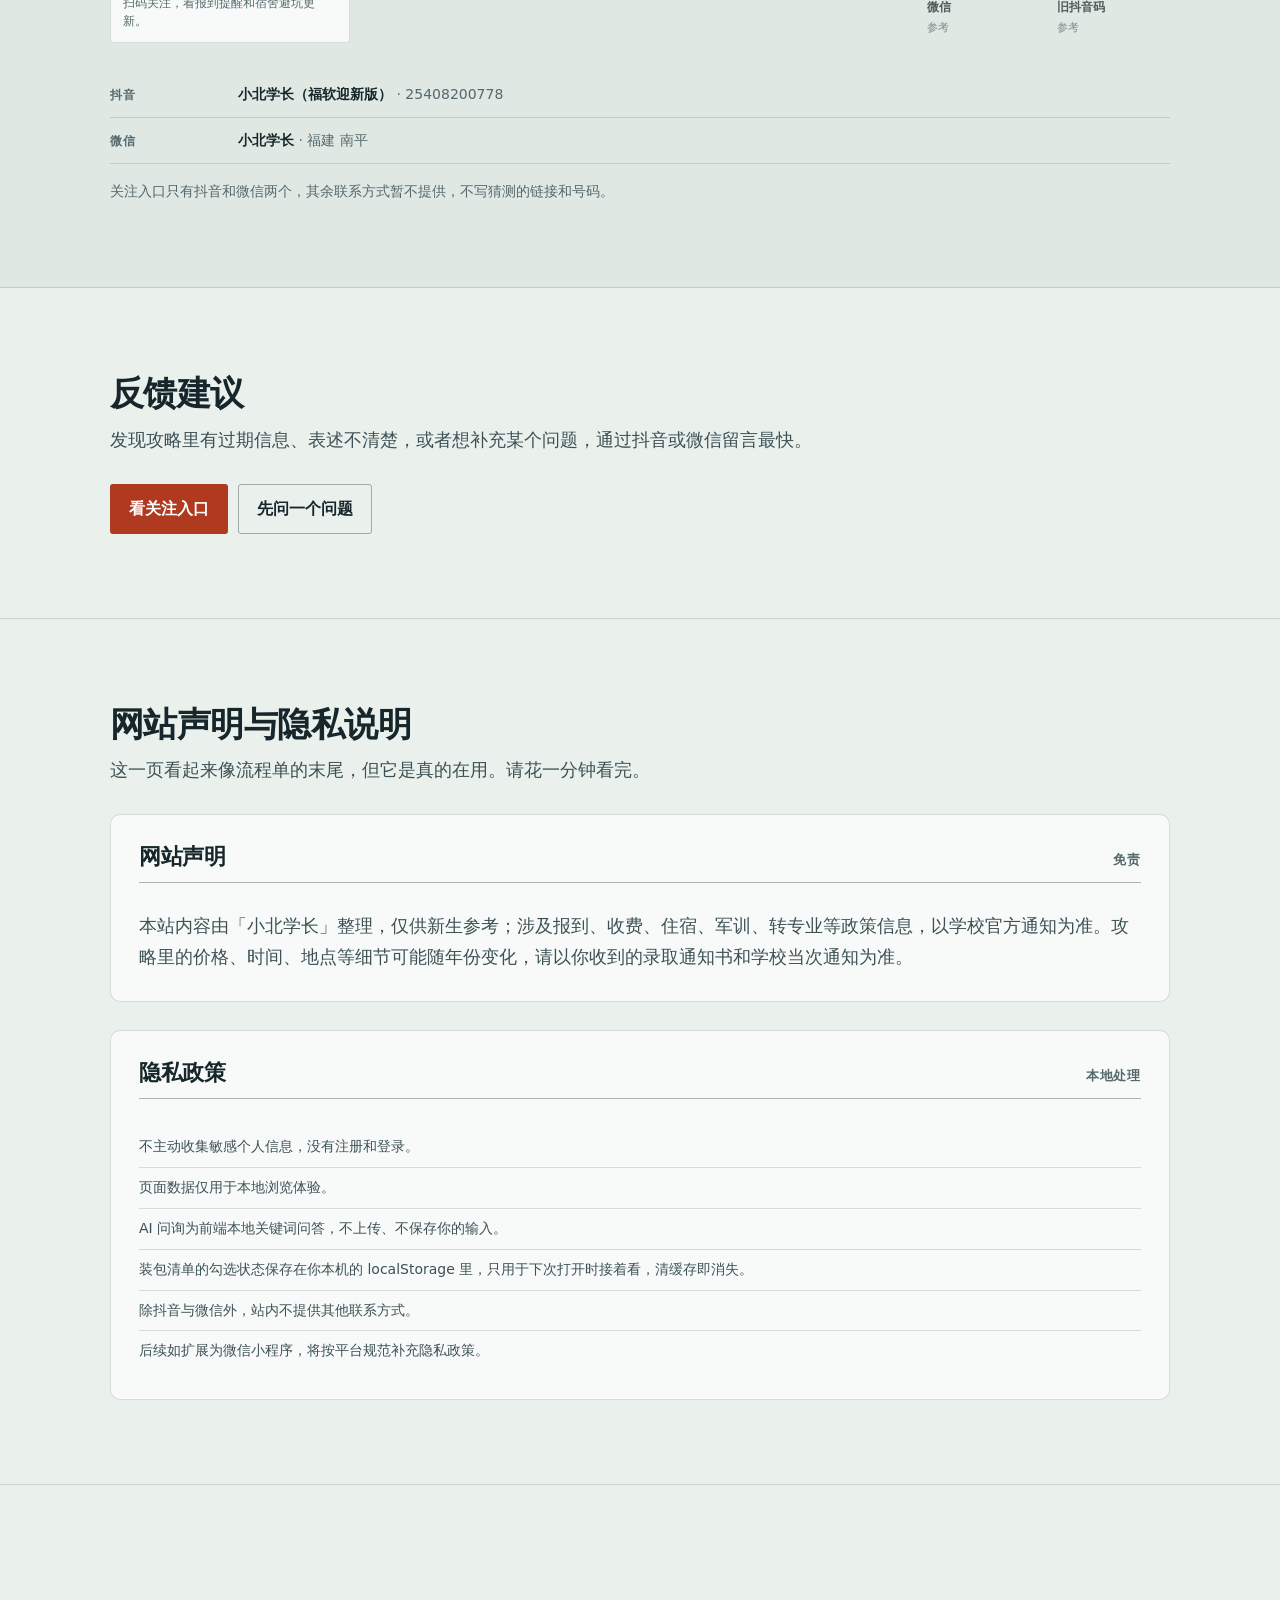
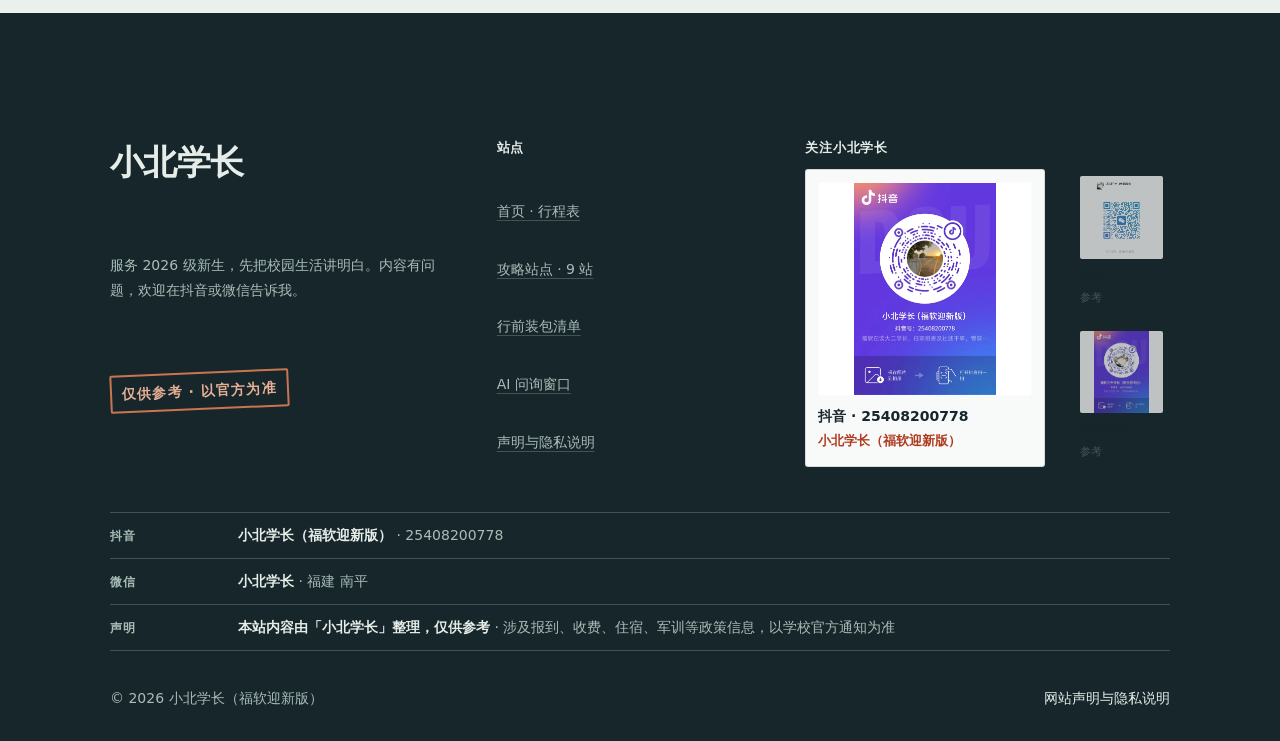
==== commit ecd19332: "关注区: 新抖音码为主 + 旧码作参考角标; 移除待补充字段" ====
--- a/about.html
+++ b/about.html
@@ -5,15 +5,15 @@
     <meta name="viewport" content="width=device-width, initial-scale=1">
     <title>关于小北学长 · 关注入口与声明</title>
     <meta name="description" content="小北学长是面向 2026 级新生的校园攻略整理者。这里有抖音号 25408200778、微信二维码、反馈方式，以及网站声明与隐私说明。">
-    <link rel="canonical" href="https://fusoft-freshman-guide.pages.dev/about.html">
+    <link rel="canonical" href="https://xiaowuxueai.github.io/xiaobei-freshman-guide/about.html">
     <meta name="theme-color" content="#eaf0ec">
     <meta property="og:type" content="profile">
     <meta property="og:locale" content="zh_CN">
     <meta property="og:site_name" content="小北学长（福软迎新版）">
     <meta property="og:title" content="关于小北学长 · 关注入口与声明">
     <meta property="og:description" content="抖音、微信二维码与反馈方式，网站声明与隐私说明。">
-    <meta property="og:url" content="https://fusoft-freshman-guide.pages.dev/about.html">
-    <meta property="og:image" content="https://fusoft-freshman-guide.pages.dev/images/og-cover.jpg">
+    <meta property="og:url" content="https://xiaowuxueai.github.io/xiaobei-freshman-guide/about.html">
+    <meta property="og:image" content="https://xiaowuxueai.github.io/xiaobei-freshman-guide/images/og-cover.jpg">
     <meta name="twitter:card" content="summary_large_image">
     <link rel="icon" href="images/favicon.svg" type="image/svg+xml">
     <link rel="apple-touch-icon" href="images/apple-touch-icon.png">
@@ -88,7 +88,7 @@
             <p class="band__deck">报到提醒、宿舍避坑和开学清单的更新都在抖音和微信上发。扫码就能找到。</p>
           </div>
 
-          <div class="follow">
+          <div class="follow follow--with-ref">
             <figure class="plate">
               <img src="images/douyin-qr.webp" width="1125" height="1680" alt="小北学长抖音二维码：扫码关注小北学长（福软迎新版）" loading="lazy" decoding="async">
               <figcaption class="plate__cap">
@@ -97,24 +97,23 @@
                 <small>扫码关注，看报到提醒和宿舍避坑更新。</small>
               </figcaption>
             </figure>
-            <figure class="plate">
-              <img src="images/wechat-qr.webp" width="820" height="1220" alt="小北学长微信二维码：扫码添加小北学长" loading="lazy" decoding="async">
-              <figcaption class="plate__cap">
-                <b>微信 · 小北学长</b>
-                <span>福建 南平</span>
-                <small>扫码添加，问新生常见问题。</small>
-              </figcaption>
-            </figure>
+            <div class="follow__ref" role="group" aria-label="其他二维码（参考）">
+              <figure class="plate plate--ref">
+                <img src="images/wechat-qr.webp" width="820" height="1220" alt="小北学长微信二维码（参考）" loading="lazy" decoding="async">
+                <figcaption class="plate__cap"><b>微信</b><small>参考</small></figcaption>
+              </figure>
+              <figure class="plate plate--ref">
+                <img src="images/qr-ref-douyin.webp" width="321" height="480" alt="抖音二维码（旧版，仅供参考）" loading="lazy" decoding="async">
+                <figcaption class="plate__cap"><b>旧抖音码</b><small>参考</small></figcaption>
+              </figure>
+            </div>
           </div>
 
           <dl class="billing billing--onpaper">
             <div class="billing__row"><dt>抖音</dt><dd>小北学长（福软迎新版）<em> · 25408200778</em></dd></div>
             <div class="billing__row"><dt>微信</dt><dd>小北学长<em> · 福建 南平</em></dd></div>
-            <div class="billing__row"><dt>公众号</dt><dd><em>名称待补充</em></dd></div>
-            <div class="billing__row"><dt>邮箱</dt><dd><em>待补充</em></dd></div>
-            <div class="billing__row"><dt>学校官网 / 招生入口</dt><dd><em>链接待补充，不代替官方渠道</em></dd></div>
           </dl>
-          <p class="band__note band__note--after">标记「待补充」的字段目前没有官方确认的信息，所以留空，不写猜测的链接和号码。</p>
+          <p class="band__note band__note--after">关注入口只有抖音和微信两个，其余联系方式暂不提供，不写猜测的链接和号码。</p>
         </div>
       </section>
 
@@ -157,7 +156,7 @@
                 <li>页面数据仅用于本地浏览体验。</li>
                 <li>AI 问询为前端本地关键词问答，不上传、不保存你的输入。</li>
                 <li>装包清单的勾选状态保存在你本机的 localStorage 里，只用于下次打开时接着看，清缓存即消失。</li>
-                <li>公众号、邮箱等联系方式目前没有确认信息，页面标注为「待补充」。</li>
+                <li>除抖音与微信外，站内不提供其他联系方式。</li>
                 <li>后续如扩展为微信小程序，将按平台规范补充隐私政策。</li>
               </ul>
             </article>
@@ -185,7 +184,7 @@
           </nav>
           <div>
             <h3 class="label label--night">关注小北学长</h3>
-            <div class="follow follow--spaced">
+            <div class="follow follow--spaced follow--with-ref">
               <figure class="plate plate--night">
                 <img src="images/douyin-qr.webp" width="1125" height="1680" alt="小北学长抖音二维码" loading="lazy" decoding="async">
                 <figcaption class="plate__cap">
@@ -193,13 +192,16 @@
                   <span>小北学长（福软迎新版）</span>
                 </figcaption>
               </figure>
-              <figure class="plate plate--night">
-                <img src="images/wechat-qr.webp" width="820" height="1220" alt="小北学长微信二维码" loading="lazy" decoding="async">
-                <figcaption class="plate__cap">
-                  <b>微信 · 小北学长</b>
-                  <span>福建 南平</span>
-                </figcaption>
-              </figure>
+              <div class="follow__ref" role="group" aria-label="其他二维码（参考）">
+                <figure class="plate plate--ref">
+                  <img src="images/wechat-qr.webp" width="820" height="1220" alt="小北学长微信二维码（参考）" loading="lazy" decoding="async">
+                  <figcaption class="plate__cap"><b>微信</b><small>参考</small></figcaption>
+                </figure>
+                <figure class="plate plate--ref">
+                  <img src="images/qr-ref-douyin.webp" width="321" height="480" alt="抖音二维码（旧版，仅供参考）" loading="lazy" decoding="async">
+                  <figcaption class="plate__cap"><b>旧抖音码</b><small>参考</small></figcaption>
+                </figure>
+              </div>
             </div>
           </div>
         </div>
@@ -207,8 +209,6 @@
         <dl class="billing">
           <div class="billing__row"><dt>抖音</dt><dd>小北学长（福软迎新版）<em> · 25408200778</em></dd></div>
           <div class="billing__row"><dt>微信</dt><dd>小北学长<em> · 福建 南平</em></dd></div>
-          <div class="billing__row"><dt>公众号</dt><dd><em>名称待补充</em></dd></div>
-          <div class="billing__row"><dt>邮箱</dt><dd><em>待补充</em></dd></div>
           <div class="billing__row"><dt>声明</dt><dd>本站内容由「小北学长」整理，仅供参考<em> · 涉及报到、收费、住宿、军训等政策信息，以学校官方通知为准</em></dd></div>
         </dl>
 
--- a/css/style.css
+++ b/css/style.css
@@ -1713,3 +1713,38 @@
   .station__body { display: block !important; }
   a[href^="http"]::after { content: " (" attr(href) ")"; font-size: 0.75em; }
 }
+
+/* 关注区: 主码 + 角落参考小图(小北学长本人的码为主, 其余作参考) */
+.follow--with-ref {
+  grid-template-columns: minmax(11rem, 15rem) minmax(0, 1fr);
+  align-items: start;
+}
+
+.follow__ref {
+  display: flex;
+  flex-wrap: wrap;
+  gap: 0.625rem;
+  align-items: flex-start;
+  justify-content: flex-end;
+  align-self: end;
+}
+
+.plate--ref {
+  padding: 0.375rem;
+  max-width: 7.5rem;
+  background: transparent;
+  border-color: transparent;
+  opacity: 0.72;
+  transition: opacity 160ms ease;
+}
+
+.plate--ref:hover,
+.plate--ref:focus-within { opacity: 1; }
+
+.plate--ref .plate__cap b { font-size: var(--step-micro); }
+.plate--ref .plate__cap small { font-size: 0.6875rem; color: var(--ink-faint); }
+
+@media (max-width: 34rem) {
+  .follow--with-ref { grid-template-columns: 1fr; }
+  .follow__ref { justify-content: flex-start; }
+}
